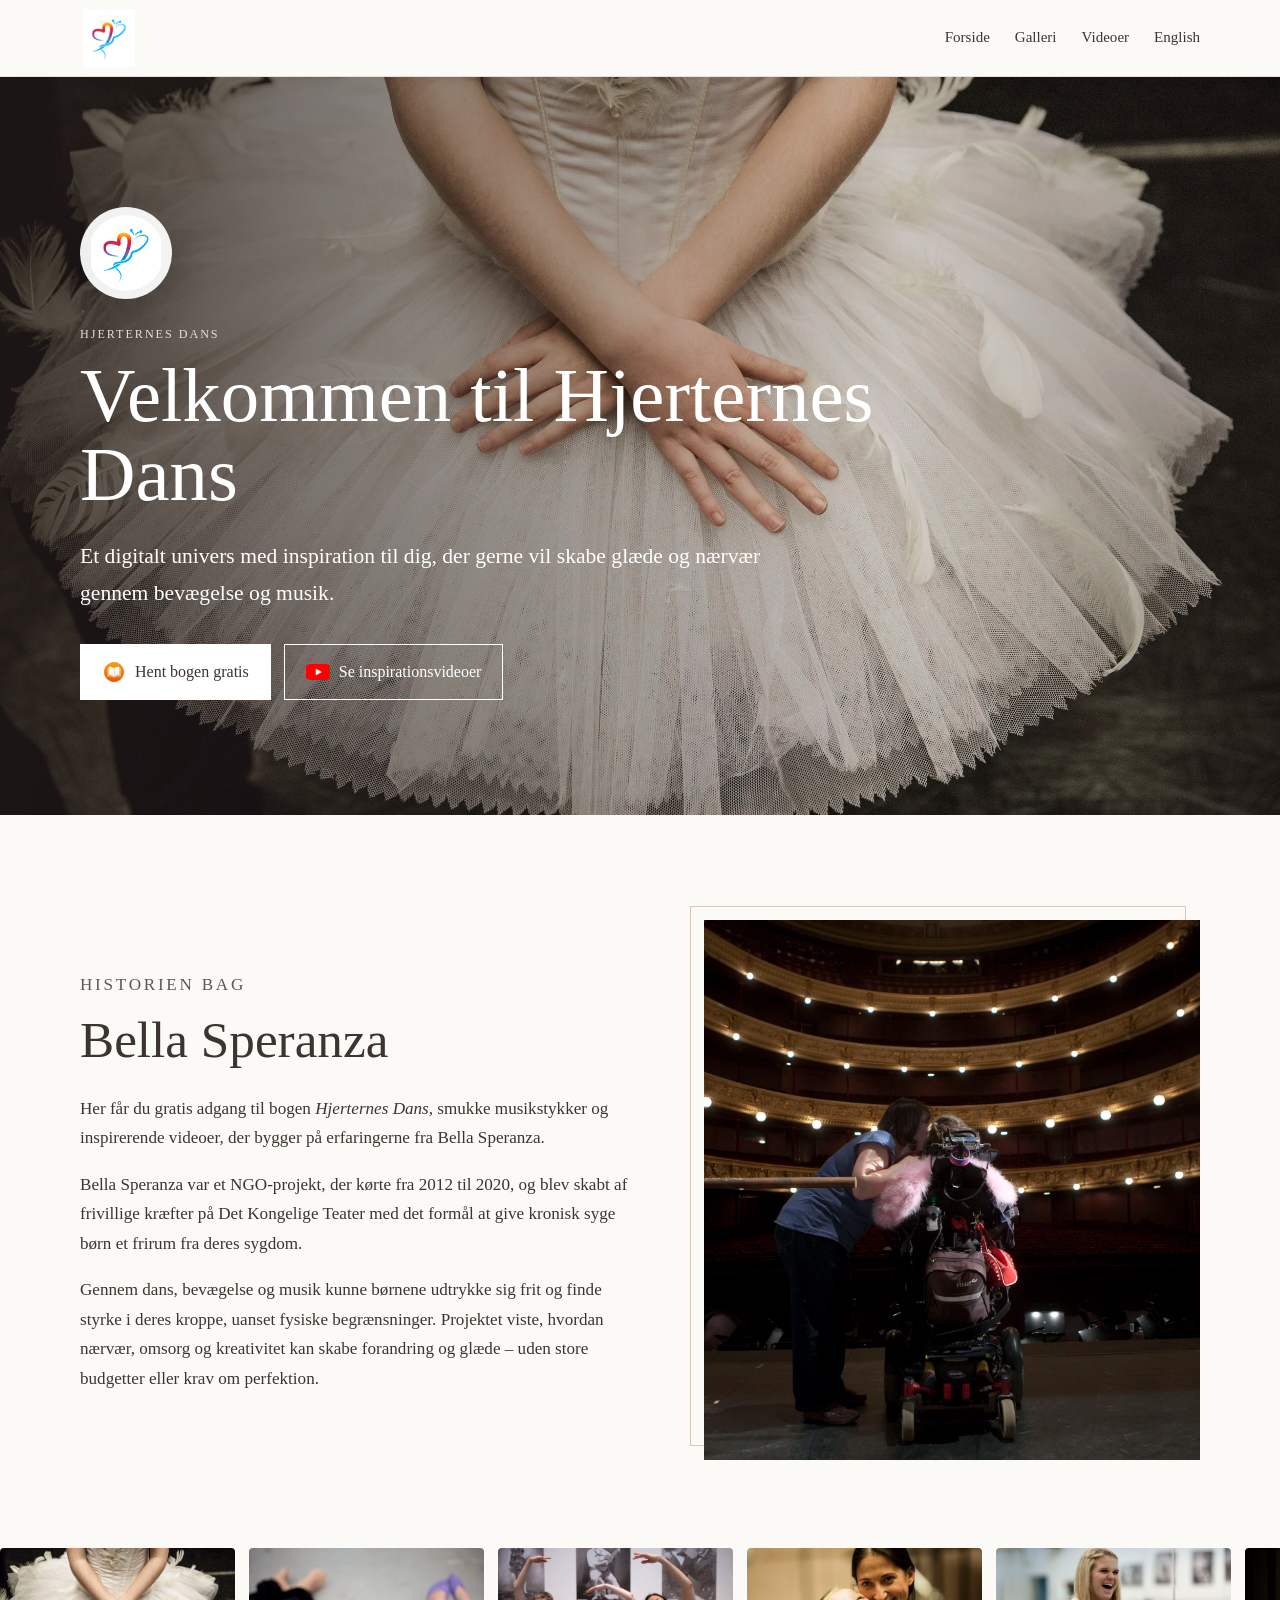
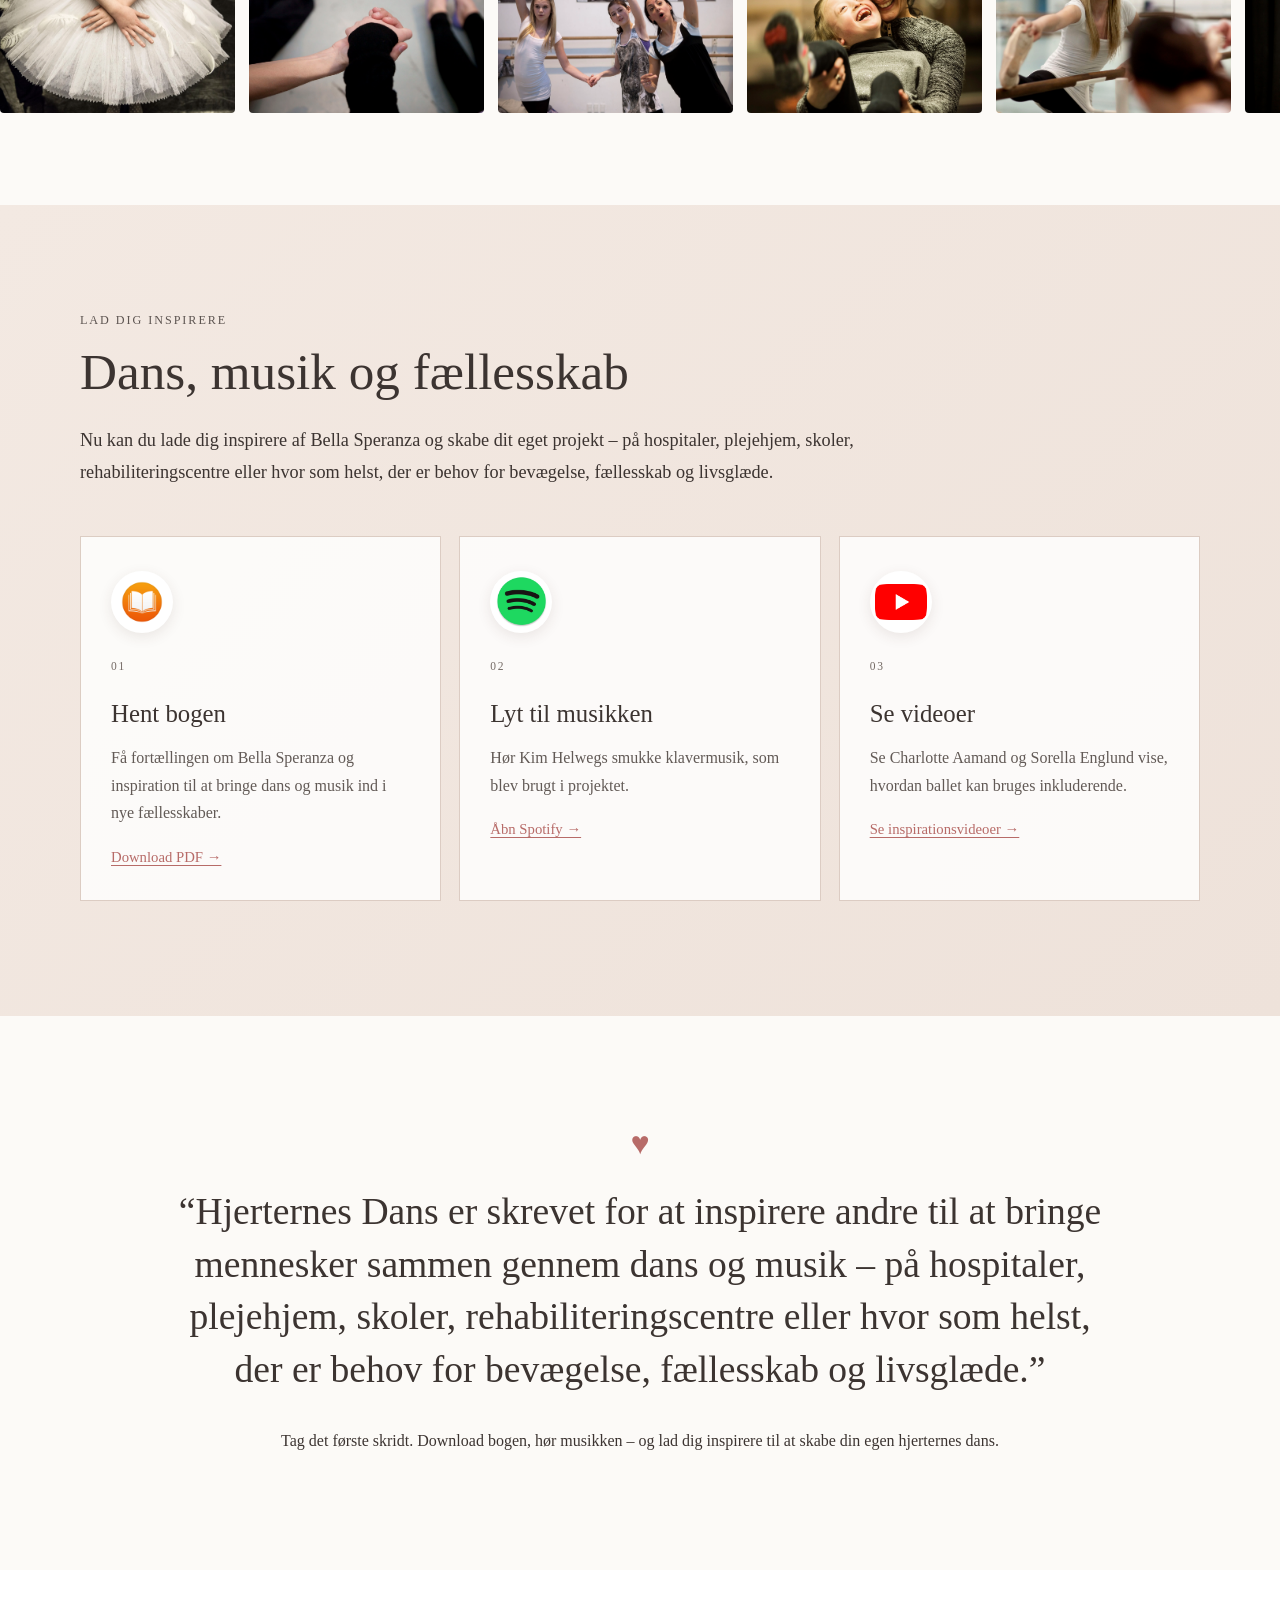
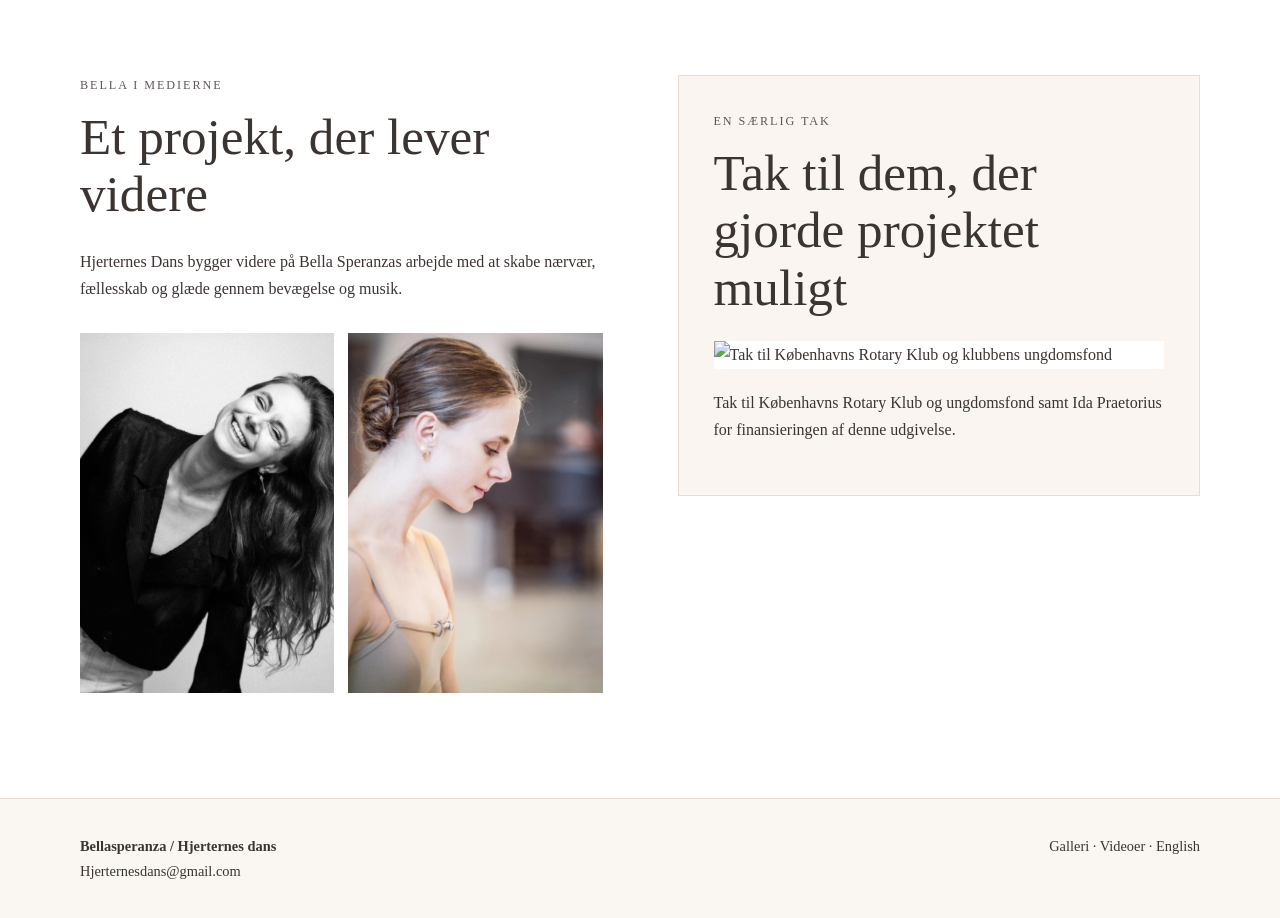
==== index.html @ 43e43c4b "Fix book and video icon assignments" ====
<!doctype html>
<html lang="da">
<head>
  <meta charset="utf-8">
  <meta name="viewport" content="width=device-width,initial-scale=1">
  <title>Hjerternes Dans – Bella Speranza</title>
  <meta name="description" content="Hjerternes Dans – inspiration til at skabe glæde og nærvær gennem bevægelse og musik. Gratis bog, musik, billeder og inspirationsvideoer fra Bella Speranza.">
  <link rel="stylesheet" href="styles.css">
</head>
<body>
<header class="site-header"><div class="container nav-wrap">
  <a class="brand" href="index.html"><img src="images/Bella speranza logo.webp" alt="Bella Speranza"></a>
  <nav aria-label="Hovednavigation"><a href="index.html" aria-current="page">Forside</a><a href="galleri.html">Galleri</a><a href="videoer-ny.html">Videoer</a><a href="home.html">English</a></nav>
</div></header>
<main>
<section class="hero"><div class="hero-image"><img src="images/BS_fi001.webp" alt="Bella Speranza"></div><div class="hero-content container"><div class="hero-logo"><img src="images/Bella speranza logo.webp" alt="Bella Speranza logo"></div><p class="eyebrow">Hjerternes Dans</p><h1>Velkommen til Hjerternes Dans</h1><p class="lead">Et digitalt univers med inspiration til dig, der gerne vil skabe glæde og nærvær gennem bevægelse og musik.</p><div class="actions"><a class="button" href="files/Bella+Fotobog.pdf" download><span class="button-icon image-icon"><img src="images/pngegg.webp" alt=""></span> Hent bogen gratis</a><a class="button secondary" href="videoer-ny.html#featured-video"><span class="button-icon image-icon"><img src="images/pngegg+(2).webp" alt=""></span> Se inspirationsvideoer</a></div></div></section>
<section class="intro container"><div><p class="eyebrow">Historien bag</p><h2>Bella Speranza</h2><p>Her får du gratis adgang til bogen <em>Hjerternes Dans</em>, smukke musikstykker og inspirerende videoer, der bygger på erfaringerne fra Bella Speranza.</p><p>Bella Speranza var et NGO-projekt, der kørte fra 2012 til 2020, og blev skabt af frivillige kræfter på Det Kongelige Teater med det formål at give kronisk syge børn et frirum fra deres sygdom.</p><p>Gennem dans, bevægelse og musik kunne børnene udtrykke sig frit og finde styrke i deres kroppe, uanset fysiske begrænsninger. Projektet viste, hvordan nærvær, omsorg og kreativitet kan skabe forandring og glæde – uden store budgetter eller krav om perfektion.</p></div><figure class="feature-photo"><img src="images/BS_fi036.webp" alt="Bella Speranza på Det Kongelige Teater"></figure></section>
<section class="photo-flow" aria-label="Billedserie fra Bella Speranza"><div class="photo-track">
<img src="images/BS_fi001.webp" alt="Bella Speranza"><img src="images/BS_fi004.webp" alt="Bella Speranza"><img src="images/BS_fi006.webp" alt="Bella Speranza"><img src="images/BS_fi007.webp" alt="Bella Speranza"><img src="images/BS_fi010.webp" alt="Bella Speranza"><img src="images/BS_fi012.webp" alt="Bella Speranza"><img src="images/BS_fi013.webp" alt="Bella Speranza"><img src="images/BS_fi018.webp" alt="Bella Speranza"><img src="images/BS_fi020.webp" alt="Bella Speranza"><img src="images/BS_fi021.webp" alt="Bella Speranza"><img src="images/BS_fi023.webp" alt="Bella Speranza"><img src="images/BS_fi025.webp" alt="Bella Speranza"><img src="images/BS_fi026.webp" alt="Bella Speranza"><img src="images/BS_fi028.webp" alt="Bella Speranza"><img src="images/BS_fi033.webp" alt="Bella Speranza"><img src="images/BS_fi034.webp" alt="Bella Speranza"><img src="images/BS_fi036.webp" alt="Bella Speranza"><img src="images/BS_fi043.webp" alt="Bella Speranza"><img src="images/BS_fi044.webp" alt="Bella Speranza"><img src="images/BS_fi051.webp" alt="Bella Speranza"><img src="images/BS_fi052.webp" alt="Bella Speranza"><img src="images/BS_fi054.webp" alt="Bella Speranza"><img src="images/BS_fi063.webp" alt="Bella Speranza">
<img src="images/BS_fi001.webp" alt="Bella Speranza"><img src="images/BS_fi004.webp" alt="Bella Speranza"><img src="images/BS_fi006.webp" alt="Bella Speranza"><img src="images/BS_fi007.webp" alt="Bella Speranza"><img src="images/BS_fi010.webp" alt="Bella Speranza"><img src="images/BS_fi012.webp" alt="Bella Speranza"><img src="images/BS_fi013.webp" alt="Bella Speranza"><img src="images/BS_fi018.webp" alt="Bella Speranza"><img src="images/BS_fi020.webp" alt="Bella Speranza"><img src="images/BS_fi021.webp" alt="Bella Speranza"><img src="images/BS_fi023.webp" alt="Bella Speranza"><img src="images/BS_fi025.webp" alt="Bella Speranza"><img src="images/BS_fi026.webp" alt="Bella Speranza"><img src="images/BS_fi028.webp" alt="Bella Speranza"><img src="images/BS_fi033.webp" alt="Bella Speranza"><img src="images/BS_fi034.webp" alt="Bella Speranza"><img src="images/BS_fi036.webp" alt="Bella Speranza"><img src="images/BS_fi043.webp" alt="Bella Speranza"><img src="images/BS_fi044.webp" alt="Bella Speranza"><img src="images/BS_fi051.webp" alt="Bella Speranza"><img src="images/BS_fi052.webp" alt="Bella Speranza"><img src="images/BS_fi054.webp" alt="Bella Speranza"><img src="images/BS_fi063.webp" alt="Bella Speranza">
</div></section>
<section class="inspiration"><div class="container"><p class="eyebrow">Lad dig inspirere</p><h2>Dans, musik og fællesskab</h2><p class="section-lead">Nu kan du lade dig inspirere af Bella Speranza og skabe dit eget projekt – på hospitaler, plejehjem, skoler, rehabiliteringscentre eller hvor som helst, der er behov for bevægelse, fællesskab og livsglæde.</p><div class="cards">
<a class="card" href="files/Bella+Fotobog.pdf" download><span class="card-icon image-card-icon"><img src="images/pngegg.webp" alt="Bog og download"></span><span class="card-number">01</span><h3>Hent bogen</h3><p>Få fortællingen om Bella Speranza og inspiration til at bringe dans og musik ind i nye fællesskaber.</p><span class="card-link">Download PDF →</span></a>
<a class="card" href="https://open.spotify.com/album/79Fp7cxW7leq9hWu4arP9a" target="_blank" rel="noopener"><span class="card-icon image-card-icon spotify-icon"><img src="images/download+spotify+icon+green+logo.webp" alt="Spotify"></span><span class="card-number">02</span><h3>Lyt til musikken</h3><p>Hør Kim Helwegs smukke klavermusik, som blev brugt i projektet.</p><span class="card-link">Åbn Spotify →</span></a>
<a class="card" href="videoer-ny.html#featured-video"><span class="card-icon image-card-icon video-icon"><img src="images/pngegg+(2).webp" alt="YouTube"></span><span class="card-number">03</span><h3>Se videoer</h3><p>Se Charlotte Aamand og Sorella Englund vise, hvordan ballet kan bruges inkluderende.</p><span class="card-link">Se inspirationsvideoer →</span></a>
</div></div></section>
<section class="quote container"><div class="quote-mark">♥</div><blockquote>“Hjerternes Dans er skrevet for at inspirere andre til at bringe mennesker sammen gennem dans og musik – på hospitaler, plejehjem, skoler, rehabiliteringscentre eller hvor som helst, der er behov for bevægelse, fællesskab og livsglæde.”</blockquote><p>Tag det første skridt. Download bogen, hør musikken – og lad dig inspirere til at skabe din egen hjerternes dans.</p></section>
<section class="media-section"><div class="container media-grid"><div><p class="eyebrow">Bella i medierne</p><h2>Et projekt, der lever videre</h2><p>Hjerternes Dans bygger videre på Bella Speranzas arbejde med at skabe nærvær, fællesskab og glæde gennem bevægelse og musik.</p><div class="portraits"><img src="images/image1.webp" alt="Bella Speranza"><img src="images/image0.webp" alt="Bella Speranza"></div></div><div class="support-box"><p class="eyebrow">En særlig tak</p><h2>Tak til dem, der gjorde projektet muligt</h2><img src="images/Skærmbillede+2024-12-14+kl.+11.58.00.webp" alt="Tak til Københavns Rotary Klub og klubbens ungdomsfond"><p>Tak til Københavns Rotary Klub og ungdomsfond samt Ida Praetorius for finansieringen af denne udgivelse.</p></div></div></section>
</main><footer class="site-footer"><div class="container footer-grid"><div><strong>Bellasperanza / Hjerternes dans</strong><br><a href="mailto:Hjerternesdans@gmail.com">Hjerternesdans@gmail.com</a></div><div><a href="galleri.html">Galleri</a> · <a href="videoer-ny.html">Videoer</a> · <a href="home.html">English</a></div></div></footer>
</body></html>
---- styles.css ----
:root{--ink:#3c3431;--muted:#756b66;--paper:#fcfaf7;--soft:#f1e8e1;--rose:#b76b68;--blue:#159bd3;--line:#e8ddd5;--white:#fff}*{box-sizing:border-box}html{scroll-behavior:smooth}body{margin:0;color:var(--ink);background:var(--paper);font-family:Georgia,'Times New Roman',serif;line-height:1.72}a{color:inherit}img{max-width:100%;display:block}.container{width:min(1120px,calc(100% - 42px));margin:auto}.site-header{position:sticky;top:0;z-index:20;background:rgba(252,250,247,.94);border-bottom:1px solid rgba(232,221,213,.9);backdrop-filter:blur(12px)}.nav-wrap{min-height:76px;display:flex;align-items:center;justify-content:space-between;gap:28px}.brand{display:flex;align-items:center;text-decoration:none}.brand img{width:58px;height:58px;object-fit:contain}.site-header nav{display:flex;align-items:center;gap:25px;font-size:.94rem}.site-header nav a{text-decoration:none;position:relative;padding:8px 0}.site-header nav a:after{content:"";position:absolute;left:0;bottom:2px;width:0;height:1px;background:var(--rose);transition:width .25s}.site-header nav a:hover:after{width:100%}.hero{position:relative;min-height:82vh;display:grid;align-items:end;overflow:hidden;background:#302925}.hero:after{content:"";position:absolute;inset:0;background:linear-gradient(90deg,rgba(35,27,25,.76),rgba(35,27,25,.2) 70%,rgba(35,27,25,.38));z-index:1}.hero-image{position:absolute;inset:0}.hero-image img{width:100%;height:100%;object-fit:cover;object-position:center}.hero-content{position:relative;z-index:2;color:#fff;padding-top:110px;padding-bottom:95px}.hero-logo{width:92px;height:92px;border-radius:50%;background:rgba(255,255,255,.93);padding:8px;margin-bottom:25px;box-shadow:0 12px 35px rgba(0,0,0,.18)}.hero-logo img{width:100%;height:100%;object-fit:contain;border-radius:50%}.eyebrow{text-transform:uppercase;letter-spacing:.16em;font-size:.76rem;margin:0 0 12px;opacity:.82}.hero h1{font-size:clamp(2.8rem,6vw,5.8rem);line-height:1.02;font-weight:400;max-width:850px;margin:0 0 24px}.lead{font-size:clamp(1.08rem,2vw,1.35rem);max-width:720px}.actions{display:flex;flex-wrap:wrap;gap:13px;margin-top:32px}.button{display:inline-flex;align-items:center;gap:9px;padding:13px 21px;background:#fff;color:var(--ink);text-decoration:none;border:1px solid #fff;transition:transform .2s,box-shadow .2s}.button:hover{transform:translateY(-2px);box-shadow:0 8px 24px rgba(0,0,0,.16)}.button.secondary{background:transparent;color:#fff}.button-icon{font-size:1.1em}.button-icon.image-icon{width:24px;height:24px;display:inline-flex;align-items:center;justify-content:center}.button-icon.image-icon img{width:100%;height:100%;object-fit:contain}.intro{display:grid;grid-template-columns:1.05fr .95fr;gap:75px;padding-top:105px;padding-bottom:80px;align-items:center}.intro h2,.inspiration h2,.media-section h2{font-size:clamp(2rem,4vw,3.35rem);font-weight:400;line-height:1.12;margin:0 0 25px}.intro p{font-size:1.07rem}.feature-photo{margin:0;position:relative}.feature-photo:before{content:"";position:absolute;inset:-14px 14px 14px -14px;border:1px solid #d9c8be;z-index:0}.feature-photo img{position:relative;z-index:1;width:100%;height:540px;object-fit:cover}.photo-flow{overflow:hidden;padding:8px 0 92px;background:var(--paper)}.photo-track{display:flex;gap:14px;width:max-content;animation:drift 70s linear infinite}.photo-track img{width:235px;height:165px;object-fit:cover;border-radius:4px;filter:saturate(.92);transition:transform .25s}.photo-track img:hover{transform:scale(1.04)}@keyframes drift{from{transform:translateX(0)}to{transform:translateX(-50%)}}.inspiration{padding:105px 0 115px;background:linear-gradient(135deg,#f3e9e2,#eee2da)}.section-lead{max-width:780px;font-size:1.14rem}.cards{display:grid;grid-template-columns:repeat(3,1fr);gap:18px;margin-top:48px}.card{position:relative;background:rgba(255,255,255,.82);padding:34px 30px 30px;text-decoration:none;border:1px solid rgba(217,200,190,.9);min-height:305px;transition:transform .25s,box-shadow .25s;display:block}.card:hover{transform:translateY(-7px);box-shadow:0 18px 35px rgba(91,65,54,.12)}.card-icon{display:flex;align-items:center;justify-content:center;width:62px;height:62px;border-radius:50%;background:#fff;box-shadow:0 4px 14px rgba(80,50,40,.1);margin-bottom:18px;overflow:hidden}.card-icon img{width:78%;height:78%;object-fit:contain}.spotify-icon img{width:88%;height:88%}.video-icon img{width:84%;height:84%}.card-number{font-size:.72rem;color:var(--muted);letter-spacing:.15em}.card h3{font-size:1.55rem;font-weight:400;margin:15px 0 8px}.card p{margin:0;color:#625a56}.card-link{display:inline-block;margin-top:18px;color:var(--rose);font-size:.92rem;text-decoration:underline;text-underline-offset:3px}.quote{padding:100px 0;text-align:center}.quote-mark{font-size:2rem;color:var(--rose);margin-bottom:15px}.quote blockquote{font-size:clamp(1.5rem,3vw,2.35rem);line-height:1.4;margin:0 auto 30px;max-width:930px}.media-section{padding:105px 0;background:#fff}.media-grid{display:grid;grid-template-columns:1fr 1fr;gap:75px;align-items:start}.portraits{display:grid;grid-template-columns:1fr 1fr;gap:14px;margin-top:30px}.portraits img{width:100%;height:360px;object-fit:cover}.support-box{padding:35px;background:#faf5f1;border:1px solid var(--line)}.support-box img{width:100%;margin:20px 0;max-height:300px;object-fit:contain;background:#fff}.page-head{padding:100px 0 55px}.page-head h1{font-size:clamp(2.6rem,6vw,5rem);font-weight:400;line-height:1.05;margin:0 0 18px}.page-head p{max-width:720px;font-size:1.15rem}.featured-video{margin-bottom:70px;padding:34px;background:#fff;border:1px solid var(--line);box-shadow:0 14px 35px rgba(91,65,54,.07)}.featured-video-copy h2{font-size:clamp(1.8rem,3.5vw,2.8rem);font-weight:400;line-height:1.15;margin:0 0 12px}.featured-video-copy p{max-width:720px}.featured-video-frame{margin-top:24px}.featured-video-frame iframe{display:block;width:100%;aspect-ratio:16/9;border:0}.video-list{display:grid;grid-template-columns:repeat(2,1fr);gap:16px;padding-bottom:100px}.video-item{padding:25px;background:#fff;border:1px solid var(--line)}.video-item h2{font-size:1.25rem;font-weight:400;margin:0}.video-item iframe{width:100%;aspect-ratio:16/9;border:0;margin-top:18px}.music-list{columns:2;padding-bottom:100px}.music-list li{margin:8px 0}.site-footer{border-top:1px solid var(--line);padding:35px 0;background:#faf6f2}.footer-grid{display:flex;justify-content:space-between;gap:20px;font-size:.9rem}.footer-grid a{text-decoration:none}.footer-grid a:hover{text-decoration:underline}@media(max-width:800px){.container{width:min(100% - 28px,1120px)}.nav-wrap{min-height:66px}.brand img{width:50px;height:50px}.site-header nav{gap:13px;font-size:.84rem}.intro,.media-grid{grid-template-columns:1fr;gap:38px;padding-top:70px}.intro{padding-bottom:65px}.feature-photo img{height:auto}.photo-flow{padding-bottom:65px}.photo-track img{width:185px;height:130px}.cards,.gallery,.video-list{grid-template-columns:1fr}.media-grid{padding-bottom:65px}.portraits img{height:310px}.music-list{columns:1}.footer-grid{flex-direction:column}.hero-content{padding-top:90px;padding-bottom:65px}.hero{min-height:88vh}.hero-logo{width:76px;height:76px}.hero h1{font-size:clamp(2.5rem,12vw,4rem)}.featured-video{padding:22px;margin-bottom:55px}}@media(prefers-reduced-motion:reduce){html{scroll-behavior:auto}.photo-track{animation:none}}
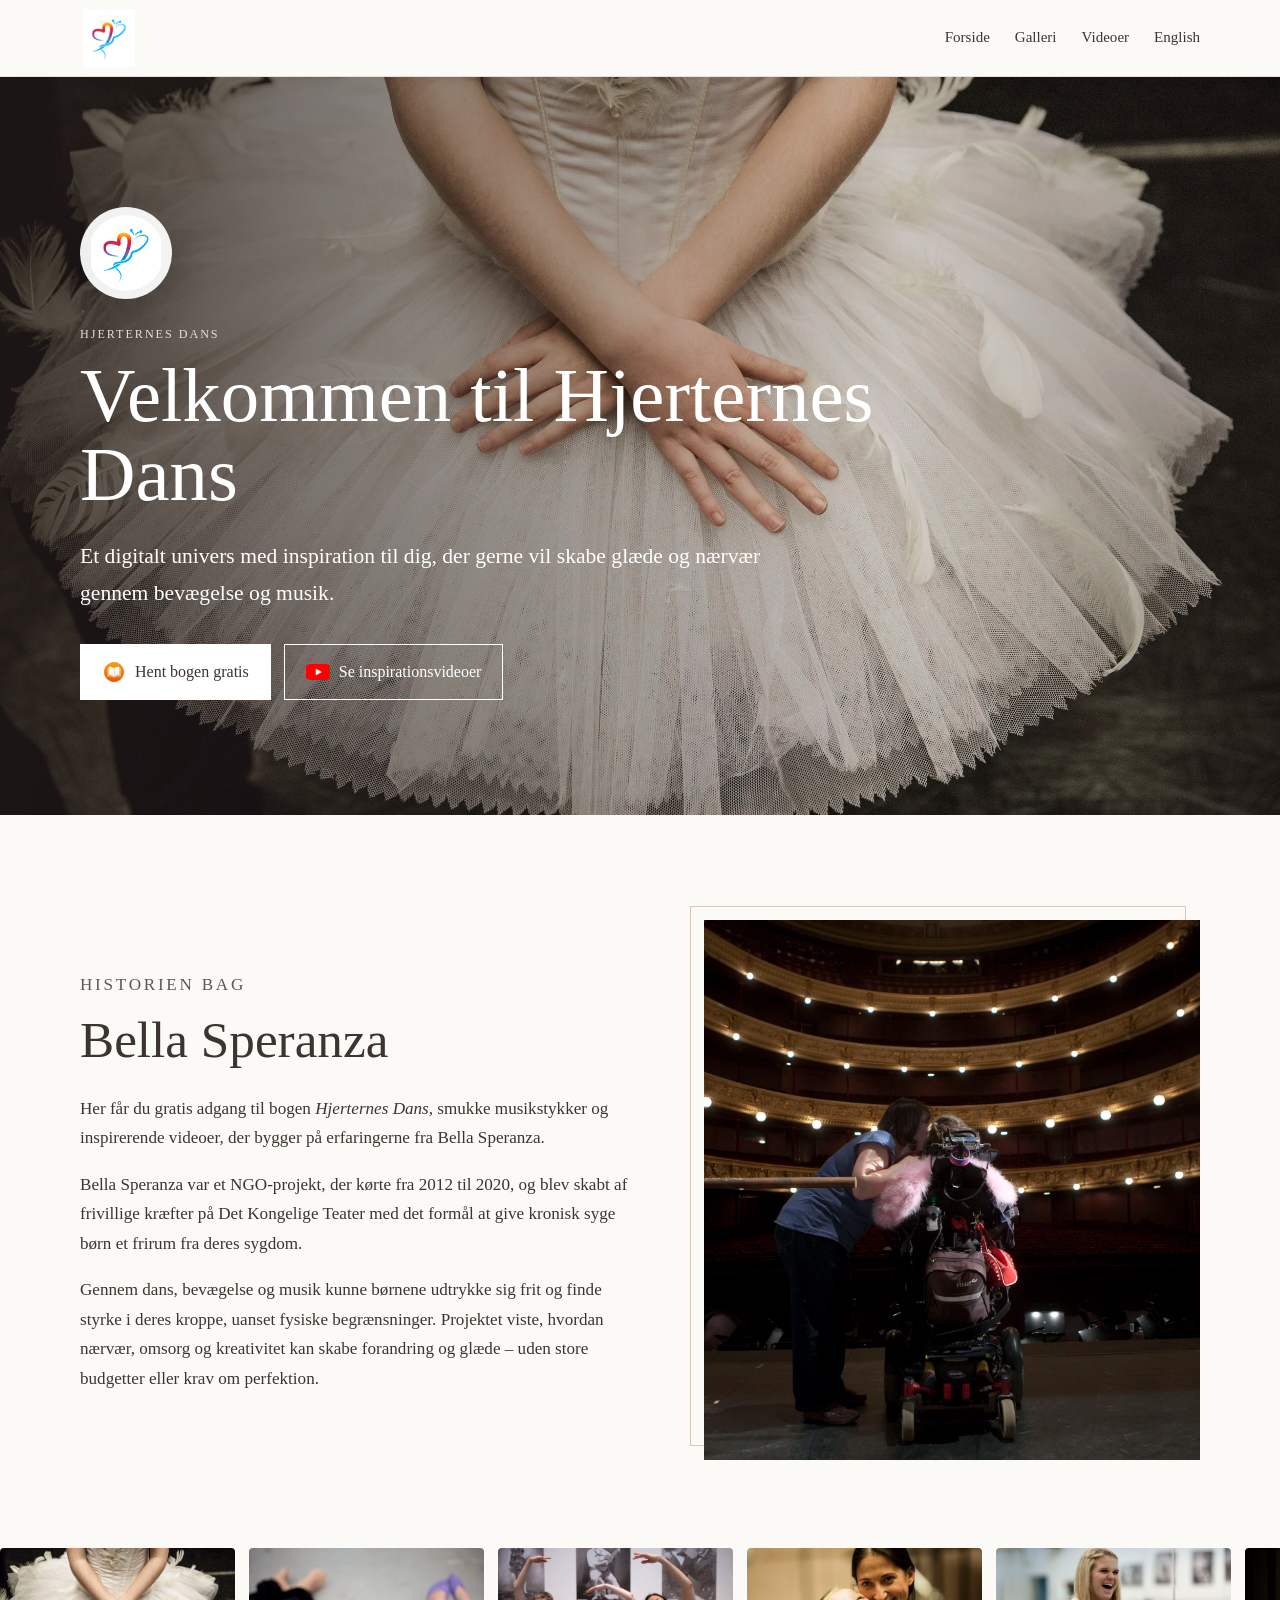
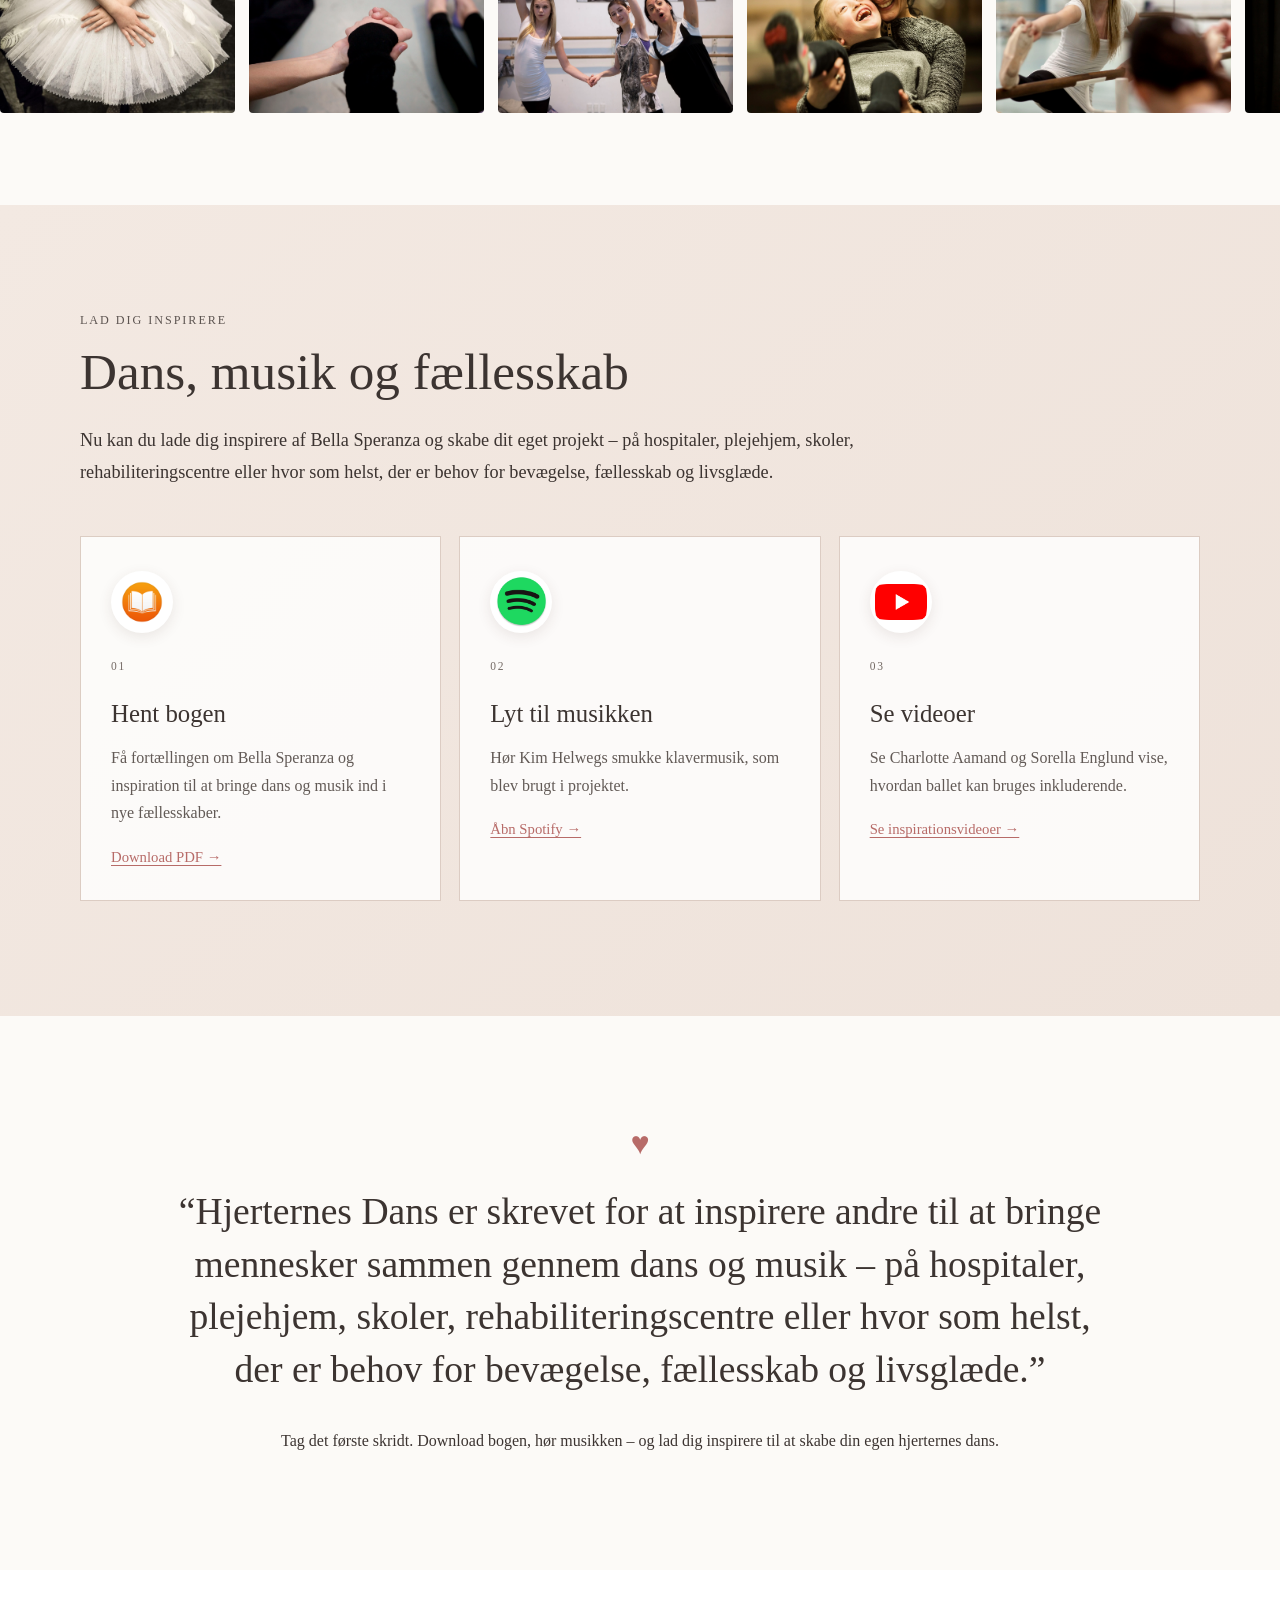
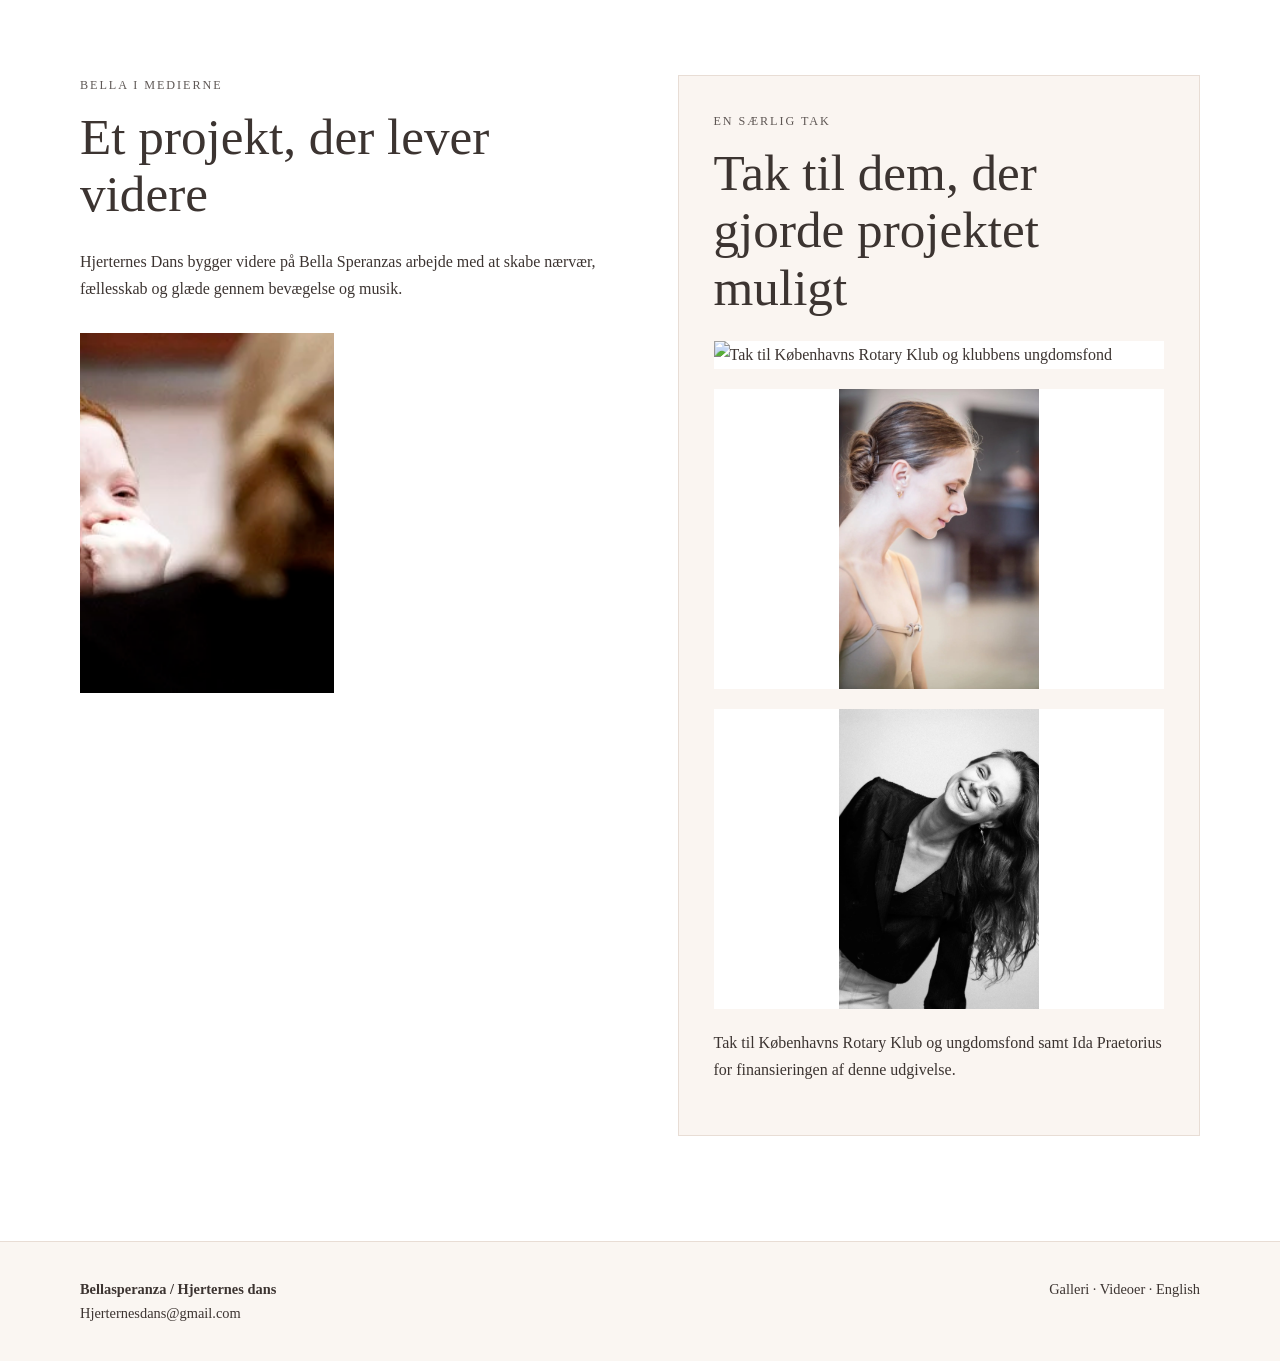
==== commit 979b5dc4: "Add missing thank-you images and site favicon" ====
--- a/index.html
+++ b/index.html
@@ -6,6 +6,8 @@
   <title>Hjerternes Dans – Bella Speranza</title>
   <meta name="description" content="Hjerternes Dans – inspiration til at skabe glæde og nærvær gennem bevægelse og musik. Gratis bog, musik, billeder og inspirationsvideoer fra Bella Speranza.">
   <link rel="stylesheet" href="styles.css">
+  <link rel="icon" type="image/webp" href="images/Bella speranza logo.webp">
+  <link rel="apple-touch-icon" href="images/Bella speranza logo.webp">
 </head>
 <body>
 <header class="site-header"><div class="container nav-wrap">
@@ -25,6 +27,6 @@
 <a class="card" href="videoer-ny.html#featured-video"><span class="card-icon image-card-icon video-icon"><img src="images/pngegg+(2).webp" alt="YouTube"></span><span class="card-number">03</span><h3>Se videoer</h3><p>Se Charlotte Aamand og Sorella Englund vise, hvordan ballet kan bruges inkluderende.</p><span class="card-link">Se inspirationsvideoer →</span></a>
 </div></div></section>
 <section class="quote container"><div class="quote-mark">♥</div><blockquote>“Hjerternes Dans er skrevet for at inspirere andre til at bringe mennesker sammen gennem dans og musik – på hospitaler, plejehjem, skoler, rehabiliteringscentre eller hvor som helst, der er behov for bevægelse, fællesskab og livsglæde.”</blockquote><p>Tag det første skridt. Download bogen, hør musikken – og lad dig inspirere til at skabe din egen hjerternes dans.</p></section>
-<section class="media-section"><div class="container media-grid"><div><p class="eyebrow">Bella i medierne</p><h2>Et projekt, der lever videre</h2><p>Hjerternes Dans bygger videre på Bella Speranzas arbejde med at skabe nærvær, fællesskab og glæde gennem bevægelse og musik.</p><div class="portraits"><img src="images/image1.webp" alt="Bella Speranza"><img src="images/image0.webp" alt="Bella Speranza"></div></div><div class="support-box"><p class="eyebrow">En særlig tak</p><h2>Tak til dem, der gjorde projektet muligt</h2><img src="images/Skærmbillede+2024-12-14+kl.+11.58.00.webp" alt="Tak til Københavns Rotary Klub og klubbens ungdomsfond"><p>Tak til Københavns Rotary Klub og ungdomsfond samt Ida Praetorius for finansieringen af denne udgivelse.</p></div></div></section>
+<section class="media-section"><div class="container media-grid"><div><p class="eyebrow">Bella i medierne</p><h2>Et projekt, der lever videre</h2><p>Hjerternes Dans bygger videre på Bella Speranzas arbejde med at skabe nærvær, fællesskab og glæde gennem bevægelse og musik.</p><div class="portraits"><img src="images/Bella_Speranza_003.webp" alt="Bella Speranza"></div></div><div class="support-box"><p class="eyebrow">En særlig tak</p><h2>Tak til dem, der gjorde projektet muligt</h2><div class="thank-you-images"><img src="images/Skærmbillede+2024-12-14+kl.+11.58.00.webp" alt="Tak til Københavns Rotary Klub og klubbens ungdomsfond"><img src="images/image0.webp" alt="Tak til samarbejdspartnerne"><img src="images/image1.webp" alt="Tak til samarbejdspartnerne"></div><p>Tak til Københavns Rotary Klub og ungdomsfond samt Ida Praetorius for finansieringen af denne udgivelse.</p></div></div></section>
 </main><footer class="site-footer"><div class="container footer-grid"><div><strong>Bellasperanza / Hjerternes dans</strong><br><a href="mailto:Hjerternesdans@gmail.com">Hjerternesdans@gmail.com</a></div><div><a href="galleri.html">Galleri</a> · <a href="videoer-ny.html">Videoer</a> · <a href="home.html">English</a></div></div></footer>
 </body></html>
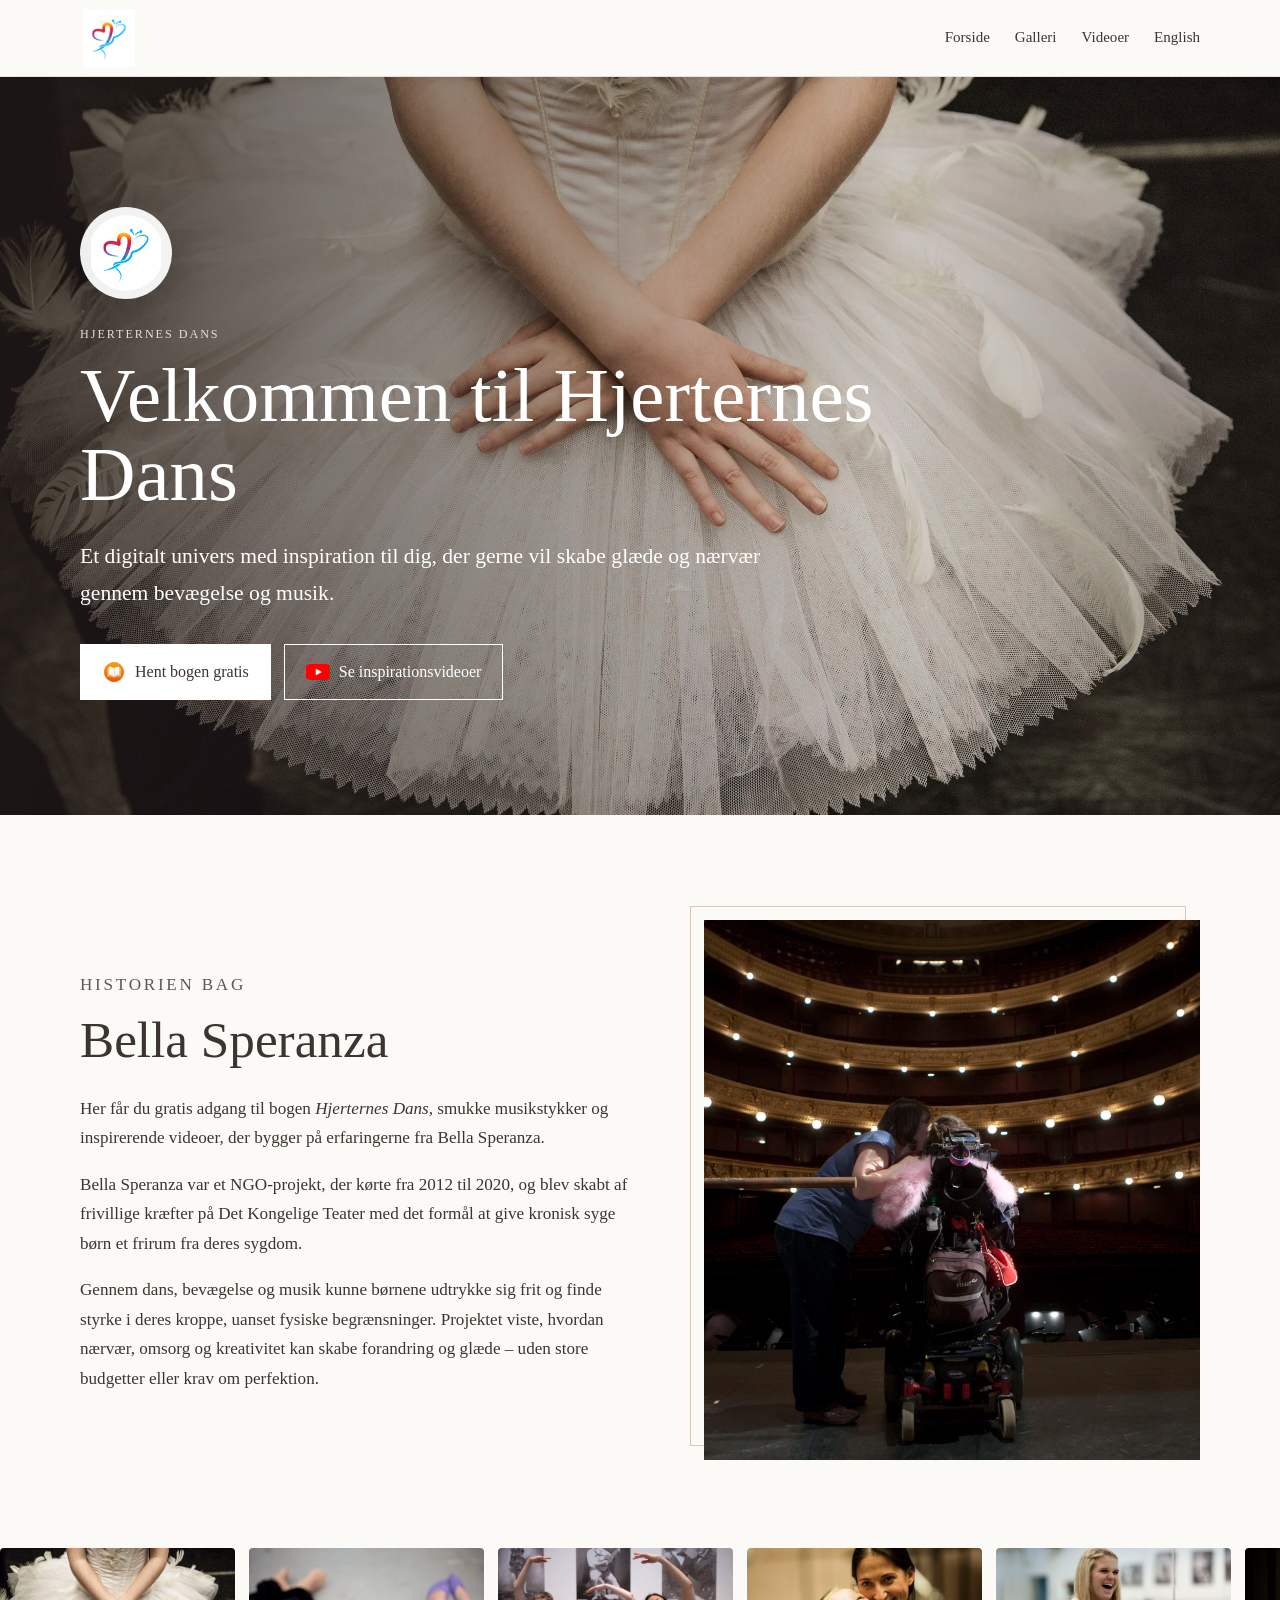
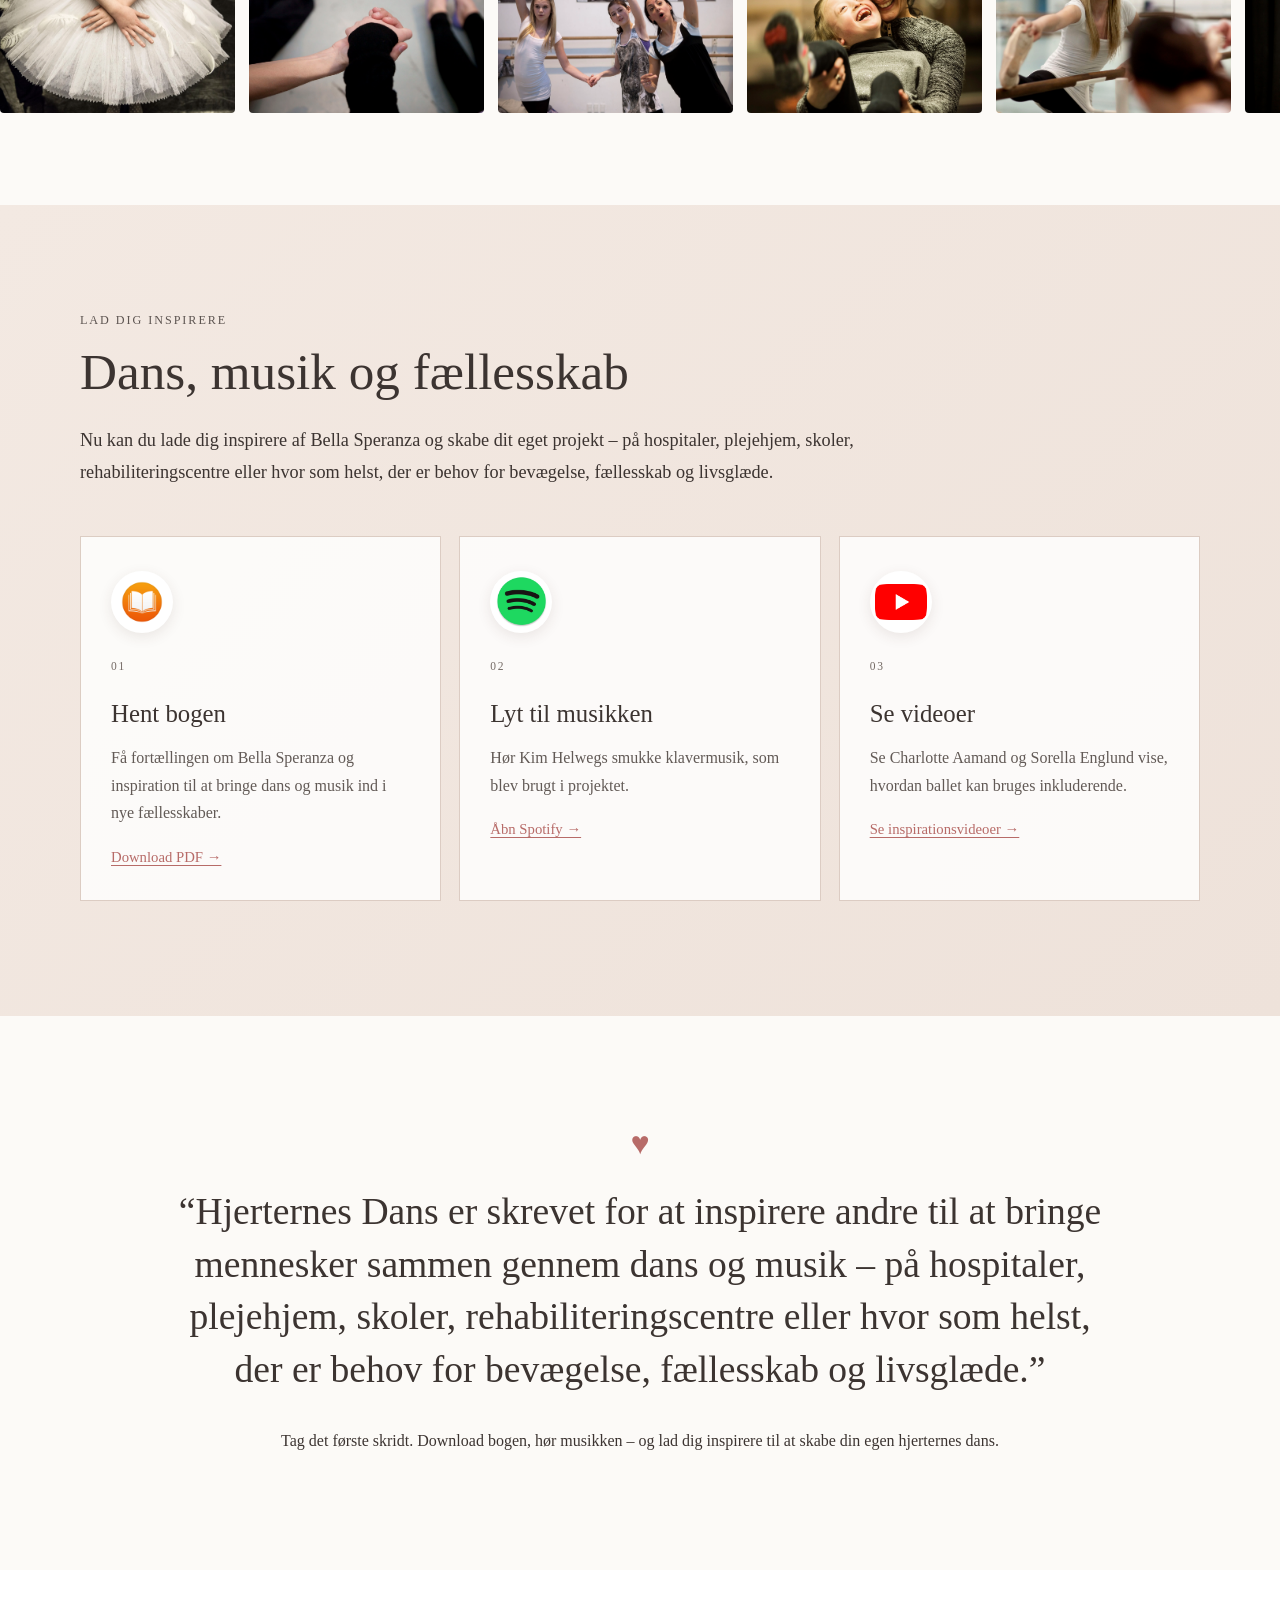
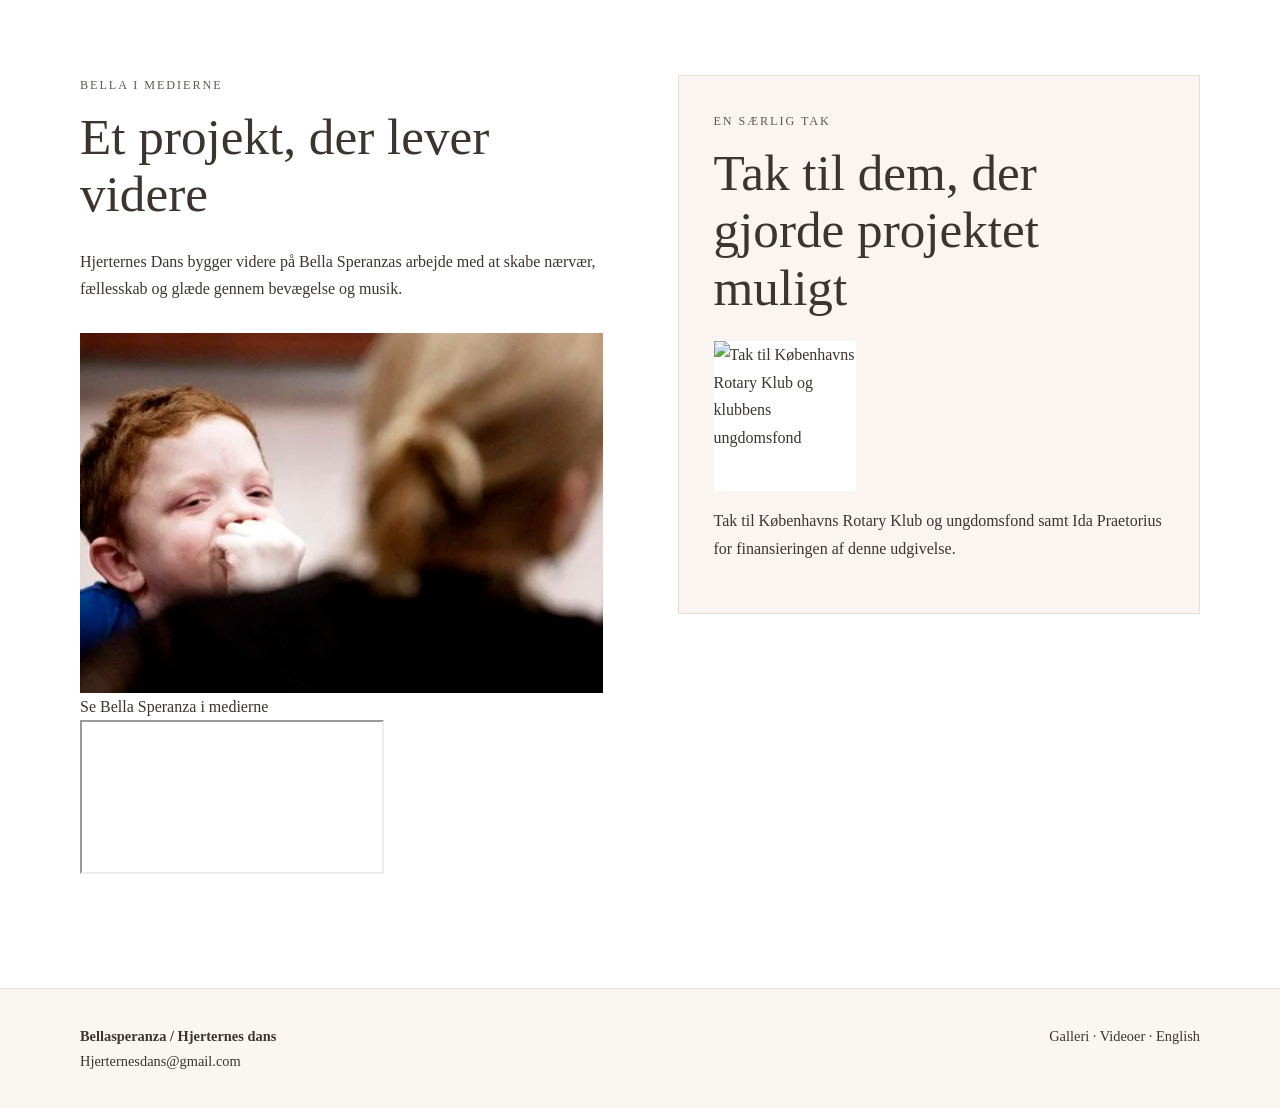
==== commit a25ff7ed: "Add Rotary image and media documentary to homepage" ====
--- a/index.html
+++ b/index.html
@@ -27,6 +27,6 @@
 <a class="card" href="videoer-ny.html#featured-video"><span class="card-icon image-card-icon video-icon"><img src="images/pngegg+(2).webp" alt="YouTube"></span><span class="card-number">03</span><h3>Se videoer</h3><p>Se Charlotte Aamand og Sorella Englund vise, hvordan ballet kan bruges inkluderende.</p><span class="card-link">Se inspirationsvideoer →</span></a>
 </div></div></section>
 <section class="quote container"><div class="quote-mark">♥</div><blockquote>“Hjerternes Dans er skrevet for at inspirere andre til at bringe mennesker sammen gennem dans og musik – på hospitaler, plejehjem, skoler, rehabiliteringscentre eller hvor som helst, der er behov for bevægelse, fællesskab og livsglæde.”</blockquote><p>Tag det første skridt. Download bogen, hør musikken – og lad dig inspirere til at skabe din egen hjerternes dans.</p></section>
-<section class="media-section"><div class="container media-grid"><div><p class="eyebrow">Bella i medierne</p><h2>Et projekt, der lever videre</h2><p>Hjerternes Dans bygger videre på Bella Speranzas arbejde med at skabe nærvær, fællesskab og glæde gennem bevægelse og musik.</p><div class="portraits"><img src="images/Bella_Speranza_003.webp" alt="Bella Speranza"></div></div><div class="support-box"><p class="eyebrow">En særlig tak</p><h2>Tak til dem, der gjorde projektet muligt</h2><div class="thank-you-images"><img src="images/Skærmbillede+2024-12-14+kl.+11.58.00.webp" alt="Tak til Københavns Rotary Klub og klubbens ungdomsfond"><img src="images/image0.webp" alt="Tak til samarbejdspartnerne"><img src="images/image1.webp" alt="Tak til samarbejdspartnerne"></div><p>Tak til Københavns Rotary Klub og ungdomsfond samt Ida Praetorius for finansieringen af denne udgivelse.</p></div></div></section>
+<section class="media-section"><div class="container media-grid"><div><p class="eyebrow">Bella i medierne</p><h2>Et projekt, der lever videre</h2><p>Hjerternes Dans bygger videre på Bella Speranzas arbejde med at skabe nærvær, fællesskab og glæde gennem bevægelse og musik.</p><div class="portraits"><img src="images/Bella_Speranza_003.webp" alt="Bella Speranza"></div><div class="media-video"><div class="media-video-label">Se Bella Speranza i medierne</div><div class="media-video-frame"><iframe src="https://www.youtube.com/embed/usHhI-9mYDw?rel=0" title="De Sjældneste – ny dokumentar" loading="lazy" allow="accelerometer; autoplay; clipboard-write; encrypted-media; gyroscope; picture-in-picture; web-share" allowfullscreen></iframe></div></div></div><div class="support-box"><p class="eyebrow">En særlig tak</p><h2>Tak til dem, der gjorde projektet muligt</h2><div class="thank-you-images"><img src="images/Skærmbillede+2024-12-14+kl.+11.58.00.webp" alt="Tak til Københavns Rotary Klub og klubbens ungdomsfond"></div><p>Tak til Københavns Rotary Klub og ungdomsfond samt Ida Praetorius for finansieringen af denne udgivelse.</p></div></div></section>
 </main><footer class="site-footer"><div class="container footer-grid"><div><strong>Bellasperanza / Hjerternes dans</strong><br><a href="mailto:Hjerternesdans@gmail.com">Hjerternesdans@gmail.com</a></div><div><a href="galleri.html">Galleri</a> · <a href="videoer-ny.html">Videoer</a> · <a href="home.html">English</a></div></div></footer>
 </body></html>
--- a/styles.css
+++ b/styles.css
@@ -1 +1 @@
-:root{--ink:#3c3431;--muted:#756b66;--paper:#fcfaf7;--soft:#f1e8e1;--rose:#b76b68;--blue:#159bd3;--line:#e8ddd5;--white:#fff}*{box-sizing:border-box}html{scroll-behavior:smooth}body{margin:0;color:var(--ink);background:var(--paper);font-family:Georgia,'Times New Roman',serif;line-height:1.72}a{color:inherit}img{max-width:100%;display:block}.container{width:min(1120px,calc(100% - 42px));margin:auto}.site-header{position:sticky;top:0;z-index:20;background:rgba(252,250,247,.94);border-bottom:1px solid rgba(232,221,213,.9);backdrop-filter:blur(12px)}.nav-wrap{min-height:76px;display:flex;align-items:center;justify-content:space-between;gap:28px}.brand{display:flex;align-items:center;text-decoration:none}.brand img{width:58px;height:58px;object-fit:contain}.site-header nav{display:flex;align-items:center;gap:25px;font-size:.94rem}.site-header nav a{text-decoration:none;position:relative;padding:8px 0}.site-header nav a:after{content:"";position:absolute;left:0;bottom:2px;width:0;height:1px;background:var(--rose);transition:width .25s}.site-header nav a:hover:after{width:100%}.hero{position:relative;min-height:82vh;display:grid;align-items:end;overflow:hidden;background:#302925}.hero:after{content:"";position:absolute;inset:0;background:linear-gradient(90deg,rgba(35,27,25,.76),rgba(35,27,25,.2) 70%,rgba(35,27,25,.38));z-index:1}.hero-image{position:absolute;inset:0}.hero-image img{width:100%;height:100%;object-fit:cover;object-position:center}.hero-content{position:relative;z-index:2;color:#fff;padding-top:110px;padding-bottom:95px}.hero-logo{width:92px;height:92px;border-radius:50%;background:rgba(255,255,255,.93);padding:8px;margin-bottom:25px;box-shadow:0 12px 35px rgba(0,0,0,.18)}.hero-logo img{width:100%;height:100%;object-fit:contain;border-radius:50%}.eyebrow{text-transform:uppercase;letter-spacing:.16em;font-size:.76rem;margin:0 0 12px;opacity:.82}.hero h1{font-size:clamp(2.8rem,6vw,5.8rem);line-height:1.02;font-weight:400;max-width:850px;margin:0 0 24px}.lead{font-size:clamp(1.08rem,2vw,1.35rem);max-width:720px}.actions{display:flex;flex-wrap:wrap;gap:13px;margin-top:32px}.button{display:inline-flex;align-items:center;gap:9px;padding:13px 21px;background:#fff;color:var(--ink);text-decoration:none;border:1px solid #fff;transition:transform .2s,box-shadow .2s}.button:hover{transform:translateY(-2px);box-shadow:0 8px 24px rgba(0,0,0,.16)}.button.secondary{background:transparent;color:#fff}.button-icon{font-size:1.1em}.button-icon.image-icon{width:24px;height:24px;display:inline-flex;align-items:center;justify-content:center}.button-icon.image-icon img{width:100%;height:100%;object-fit:contain}.intro{display:grid;grid-template-columns:1.05fr .95fr;gap:75px;padding-top:105px;padding-bottom:80px;align-items:center}.intro h2,.inspiration h2,.media-section h2{font-size:clamp(2rem,4vw,3.35rem);font-weight:400;line-height:1.12;margin:0 0 25px}.intro p{font-size:1.07rem}.feature-photo{margin:0;position:relative}.feature-photo:before{content:"";position:absolute;inset:-14px 14px 14px -14px;border:1px solid #d9c8be;z-index:0}.feature-photo img{position:relative;z-index:1;width:100%;height:540px;object-fit:cover}.photo-flow{overflow:hidden;padding:8px 0 92px;background:var(--paper)}.photo-track{display:flex;gap:14px;width:max-content;animation:drift 70s linear infinite}.photo-track img{width:235px;height:165px;object-fit:cover;border-radius:4px;filter:saturate(.92);transition:transform .25s}.photo-track img:hover{transform:scale(1.04)}@keyframes drift{from{transform:translateX(0)}to{transform:translateX(-50%)}}.inspiration{padding:105px 0 115px;background:linear-gradient(135deg,#f3e9e2,#eee2da)}.section-lead{max-width:780px;font-size:1.14rem}.cards{display:grid;grid-template-columns:repeat(3,1fr);gap:18px;margin-top:48px}.card{position:relative;background:rgba(255,255,255,.82);padding:34px 30px 30px;text-decoration:none;border:1px solid rgba(217,200,190,.9);min-height:305px;transition:transform .25s,box-shadow .25s;display:block}.card:hover{transform:translateY(-7px);box-shadow:0 18px 35px rgba(91,65,54,.12)}.card-icon{display:flex;align-items:center;justify-content:center;width:62px;height:62px;border-radius:50%;background:#fff;box-shadow:0 4px 14px rgba(80,50,40,.1);margin-bottom:18px;overflow:hidden}.card-icon img{width:78%;height:78%;object-fit:contain}.spotify-icon img{width:88%;height:88%}.video-icon img{width:84%;height:84%}.card-number{font-size:.72rem;color:var(--muted);letter-spacing:.15em}.card h3{font-size:1.55rem;font-weight:400;margin:15px 0 8px}.card p{margin:0;color:#625a56}.card-link{display:inline-block;margin-top:18px;color:var(--rose);font-size:.92rem;text-decoration:underline;text-underline-offset:3px}.quote{padding:100px 0;text-align:center}.quote-mark{font-size:2rem;color:var(--rose);margin-bottom:15px}.quote blockquote{font-size:clamp(1.5rem,3vw,2.35rem);line-height:1.4;margin:0 auto 30px;max-width:930px}.media-section{padding:105px 0;background:#fff}.media-grid{display:grid;grid-template-columns:1fr 1fr;gap:75px;align-items:start}.portraits{display:grid;grid-template-columns:1fr 1fr;gap:14px;margin-top:30px}.portraits img{width:100%;height:360px;object-fit:cover}.support-box{padding:35px;background:#faf5f1;border:1px solid var(--line)}.support-box img{width:100%;margin:20px 0;max-height:300px;object-fit:contain;background:#fff}.page-head{padding:100px 0 55px}.page-head h1{font-size:clamp(2.6rem,6vw,5rem);font-weight:400;line-height:1.05;margin:0 0 18px}.page-head p{max-width:720px;font-size:1.15rem}.featured-video{margin-bottom:70px;padding:34px;background:#fff;border:1px solid var(--line);box-shadow:0 14px 35px rgba(91,65,54,.07)}.featured-video-copy h2{font-size:clamp(1.8rem,3.5vw,2.8rem);font-weight:400;line-height:1.15;margin:0 0 12px}.featured-video-copy p{max-width:720px}.featured-video-frame{margin-top:24px}.featured-video-frame iframe{display:block;width:100%;aspect-ratio:16/9;border:0}.video-list{display:grid;grid-template-columns:repeat(2,1fr);gap:16px;padding-bottom:100px}.video-item{padding:25px;background:#fff;border:1px solid var(--line)}.video-item h2{font-size:1.25rem;font-weight:400;margin:0}.video-item iframe{width:100%;aspect-ratio:16/9;border:0;margin-top:18px}.music-list{columns:2;padding-bottom:100px}.music-list li{margin:8px 0}.site-footer{border-top:1px solid var(--line);padding:35px 0;background:#faf6f2}.footer-grid{display:flex;justify-content:space-between;gap:20px;font-size:.9rem}.footer-grid a{text-decoration:none}.footer-grid a:hover{text-decoration:underline}@media(max-width:800px){.container{width:min(100% - 28px,1120px)}.nav-wrap{min-height:66px}.brand img{width:50px;height:50px}.site-header nav{gap:13px;font-size:.84rem}.intro,.media-grid{grid-template-columns:1fr;gap:38px;padding-top:70px}.intro{padding-bottom:65px}.feature-photo img{height:auto}.photo-flow{padding-bottom:65px}.photo-track img{width:185px;height:130px}.cards,.gallery,.video-list{grid-template-columns:1fr}.media-grid{padding-bottom:65px}.portraits img{height:310px}.music-list{columns:1}.footer-grid{flex-direction:column}.hero-content{padding-top:90px;padding-bottom:65px}.hero{min-height:88vh}.hero-logo{width:76px;height:76px}.hero h1{font-size:clamp(2.5rem,12vw,4rem)}.featured-video{padding:22px;margin-bottom:55px}}@media(prefers-reduced-motion:reduce){html{scroll-behavior:auto}.photo-track{animation:none}}
+:root{--ink:#3c3431;--muted:#756b66;--paper:#fcfaf7;--soft:#f1e8e1;--rose:#b76b68;--blue:#159bd3;--line:#e8ddd5;--white:#fff}*{box-sizing:border-box}html{scroll-behavior:smooth}body{margin:0;color:var(--ink);background:var(--paper);font-family:Georgia,'Times New Roman',serif;line-height:1.72}a{color:inherit}img{max-width:100%;display:block}.container{width:min(1120px,calc(100% - 42px));margin:auto}.site-header{position:sticky;top:0;z-index:20;background:rgba(252,250,247,.94);border-bottom:1px solid rgba(232,221,213,.9);backdrop-filter:blur(12px)}.nav-wrap{min-height:76px;display:flex;align-items:center;justify-content:space-between;gap:28px}.brand{display:flex;align-items:center;text-decoration:none}.brand img{width:58px;height:58px;object-fit:contain}.site-header nav{display:flex;align-items:center;gap:25px;font-size:.94rem}.site-header nav a{text-decoration:none;position:relative;padding:8px 0}.site-header nav a:after{content:"";position:absolute;left:0;bottom:2px;width:0;height:1px;background:var(--rose);transition:width .25s}.site-header nav a:hover:after{width:100%}.hero{position:relative;min-height:82vh;display:grid;align-items:end;overflow:hidden;background:#302925}.hero:after{content:"";position:absolute;inset:0;background:linear-gradient(90deg,rgba(35,27,25,.76),rgba(35,27,25,.2) 70%,rgba(35,27,25,.38));z-index:1}.hero-image{position:absolute;inset:0}.hero-image img{width:100%;height:100%;object-fit:cover;object-position:center}.hero-content{position:relative;z-index:2;color:#fff;padding-top:110px;padding-bottom:95px}.hero-logo{width:92px;height:92px;border-radius:50%;background:rgba(255,255,255,.93);padding:8px;margin-bottom:25px;box-shadow:0 12px 35px rgba(0,0,0,.18)}.hero-logo img{width:100%;height:100%;object-fit:contain;border-radius:50%}.eyebrow{text-transform:uppercase;letter-spacing:.16em;font-size:.76rem;margin:0 0 12px;opacity:.82}.hero h1{font-size:clamp(2.8rem,6vw,5.8rem);line-height:1.02;font-weight:400;max-width:850px;margin:0 0 24px}.lead{font-size:clamp(1.08rem,2vw,1.35rem);max-width:720px}.actions{display:flex;flex-wrap:wrap;gap:13px;margin-top:32px}.button{display:inline-flex;align-items:center;gap:9px;padding:13px 21px;background:#fff;color:var(--ink);text-decoration:none;border:1px solid #fff;transition:transform .2s,box-shadow .2s}.button:hover{transform:translateY(-2px);box-shadow:0 8px 24px rgba(0,0,0,.16)}.button.secondary{background:transparent;color:#fff}.button-icon{font-size:1.1em}.button-icon.image-icon{width:24px;height:24px;display:inline-flex;align-items:center;justify-content:center}.button-icon.image-icon img{width:100%;height:100%;object-fit:contain}.intro{display:grid;grid-template-columns:1.05fr .95fr;gap:75px;padding-top:105px;padding-bottom:80px;align-items:center}.intro h2,.inspiration h2,.media-section h2{font-size:clamp(2rem,4vw,3.35rem);font-weight:400;line-height:1.12;margin:0 0 25px}.intro p{font-size:1.07rem}.feature-photo{margin:0;position:relative}.feature-photo:before{content:"";position:absolute;inset:-14px 14px 14px -14px;border:1px solid #d9c8be;z-index:0}.feature-photo img{position:relative;z-index:1;width:100%;height:540px;object-fit:cover}.photo-flow{overflow:hidden;padding:8px 0 92px;background:var(--paper)}.photo-track{display:flex;gap:14px;width:max-content;animation:drift 70s linear infinite}.photo-track img{width:235px;height:165px;object-fit:cover;border-radius:4px;filter:saturate(.92);transition:transform .25s}.photo-track img:hover{transform:scale(1.04)}@keyframes drift{from{transform:translateX(0)}to{transform:translateX(-50%)}}.inspiration{padding:105px 0 115px;background:linear-gradient(135deg,#f3e9e2,#eee2da)}.section-lead{max-width:780px;font-size:1.14rem}.cards{display:grid;grid-template-columns:repeat(3,1fr);gap:18px;margin-top:48px}.card{position:relative;background:rgba(255,255,255,.82);padding:34px 30px 30px;text-decoration:none;border:1px solid rgba(217,200,190,.9);min-height:305px;transition:transform .25s,box-shadow .25s;display:block}.card:hover{transform:translateY(-7px);box-shadow:0 18px 35px rgba(91,65,54,.12)}.card-icon{display:flex;align-items:center;justify-content:center;width:62px;height:62px;border-radius:50%;background:#fff;box-shadow:0 4px 14px rgba(80,50,40,.1);margin-bottom:18px;overflow:hidden}.card-icon img{width:78%;height:78%;object-fit:contain}.spotify-icon img{width:88%;height:88%}.video-icon img{width:84%;height:84%}.card-number{font-size:.72rem;color:var(--muted);letter-spacing:.15em}.card h3{font-size:1.55rem;font-weight:400;margin:15px 0 8px}.card p{margin:0;color:#625a56}.card-link{display:inline-block;margin-top:18px;color:var(--rose);font-size:.92rem;text-decoration:underline;text-underline-offset:3px}.quote{padding:100px 0;text-align:center}.quote-mark{font-size:2rem;color:var(--rose);margin-bottom:15px}.quote blockquote{font-size:clamp(1.5rem,3vw,2.35rem);line-height:1.4;margin:0 auto 30px;max-width:930px}.media-section{padding:105px 0;background:#fff}.media-grid{display:grid;grid-template-columns:1fr 1fr;gap:75px;align-items:start}.portraits{display:grid;grid-template-columns:1fr;gap:14px;margin-top:30px}.portraits img{width:100%;height:360px;object-fit:cover}.support-box{padding:35px;background:#faf5f1;border:1px solid var(--line)}.support-box img{width:100%;margin:20px 0;max-height:300px;object-fit:contain;background:#fff}.thank-you-images{display:grid;grid-template-columns:repeat(3,1fr);gap:12px;margin:18px 0 8px}.thank-you-images img{width:100%;height:150px;object-fit:contain;margin:0;background:#fff}.page-head{padding:100px 0 55px}.page-head h1{font-size:clamp(2.6rem,6vw,5rem);font-weight:400;line-height:1.05;margin:0 0 18px}.page-head p{max-width:720px;font-size:1.15rem}.featured-video{margin-bottom:70px;padding:34px;background:#fff;border:1px solid var(--line);box-shadow:0 14px 35px rgba(91,65,54,.07)}.featured-video-copy h2{font-size:clamp(1.8rem,3.5vw,2.8rem);font-weight:400;line-height:1.15;margin:0 0 12px}.featured-video-copy p{max-width:720px}.featured-video-frame{margin-top:24px}.featured-video-frame iframe{display:block;width:100%;aspect-ratio:16/9;border:0}.video-list{display:grid;grid-template-columns:repeat(2,1fr);gap:16px;padding-bottom:100px}.video-item{padding:25px;background:#fff;border:1px solid var(--line)}.video-item h2{font-size:1.25rem;font-weight:400;margin:0}.video-item iframe{width:100%;aspect-ratio:16/9;border:0;margin-top:18px}.music-list{columns:2;padding-bottom:100px}.music-list li{margin:8px 0}.site-footer{border-top:1px solid var(--line);padding:35px 0;background:#faf6f2}.footer-grid{display:flex;justify-content:space-between;gap:20px;font-size:.9rem}.footer-grid a{text-decoration:none}.footer-grid a:hover{text-decoration:underline}@media(max-width:800px){.container{width:min(100% - 28px,1120px)}.nav-wrap{min-height:66px}.brand img{width:50px;height:50px}.site-header nav{gap:13px;font-size:.84rem}.intro,.media-grid{grid-template-columns:1fr;gap:38px;padding-top:70px}.intro{padding-bottom:65px}.feature-photo img{height:auto}.photo-flow{padding-bottom:65px}.photo-track img{width:185px;height:130px}.cards,.gallery,.video-list{grid-template-columns:1fr}.media-grid{padding-bottom:65px}.portraits img{height:310px}.thank-you-images{grid-template-columns:1fr}.thank-you-images img{height:auto;max-height:220px}.music-list{columns:1}.footer-grid{flex-direction:column}.hero-content{padding-top:90px;padding-bottom:65px}.hero{min-height:88vh}.hero-logo{width:76px;height:76px}.hero h1{font-size:clamp(2.5rem,12vw,4rem)}.featured-video{padding:22px;margin-bottom:55px}}@media(prefers-reduced-motion:reduce){html{scroll-behavior:auto}.photo-track{animation:none}}
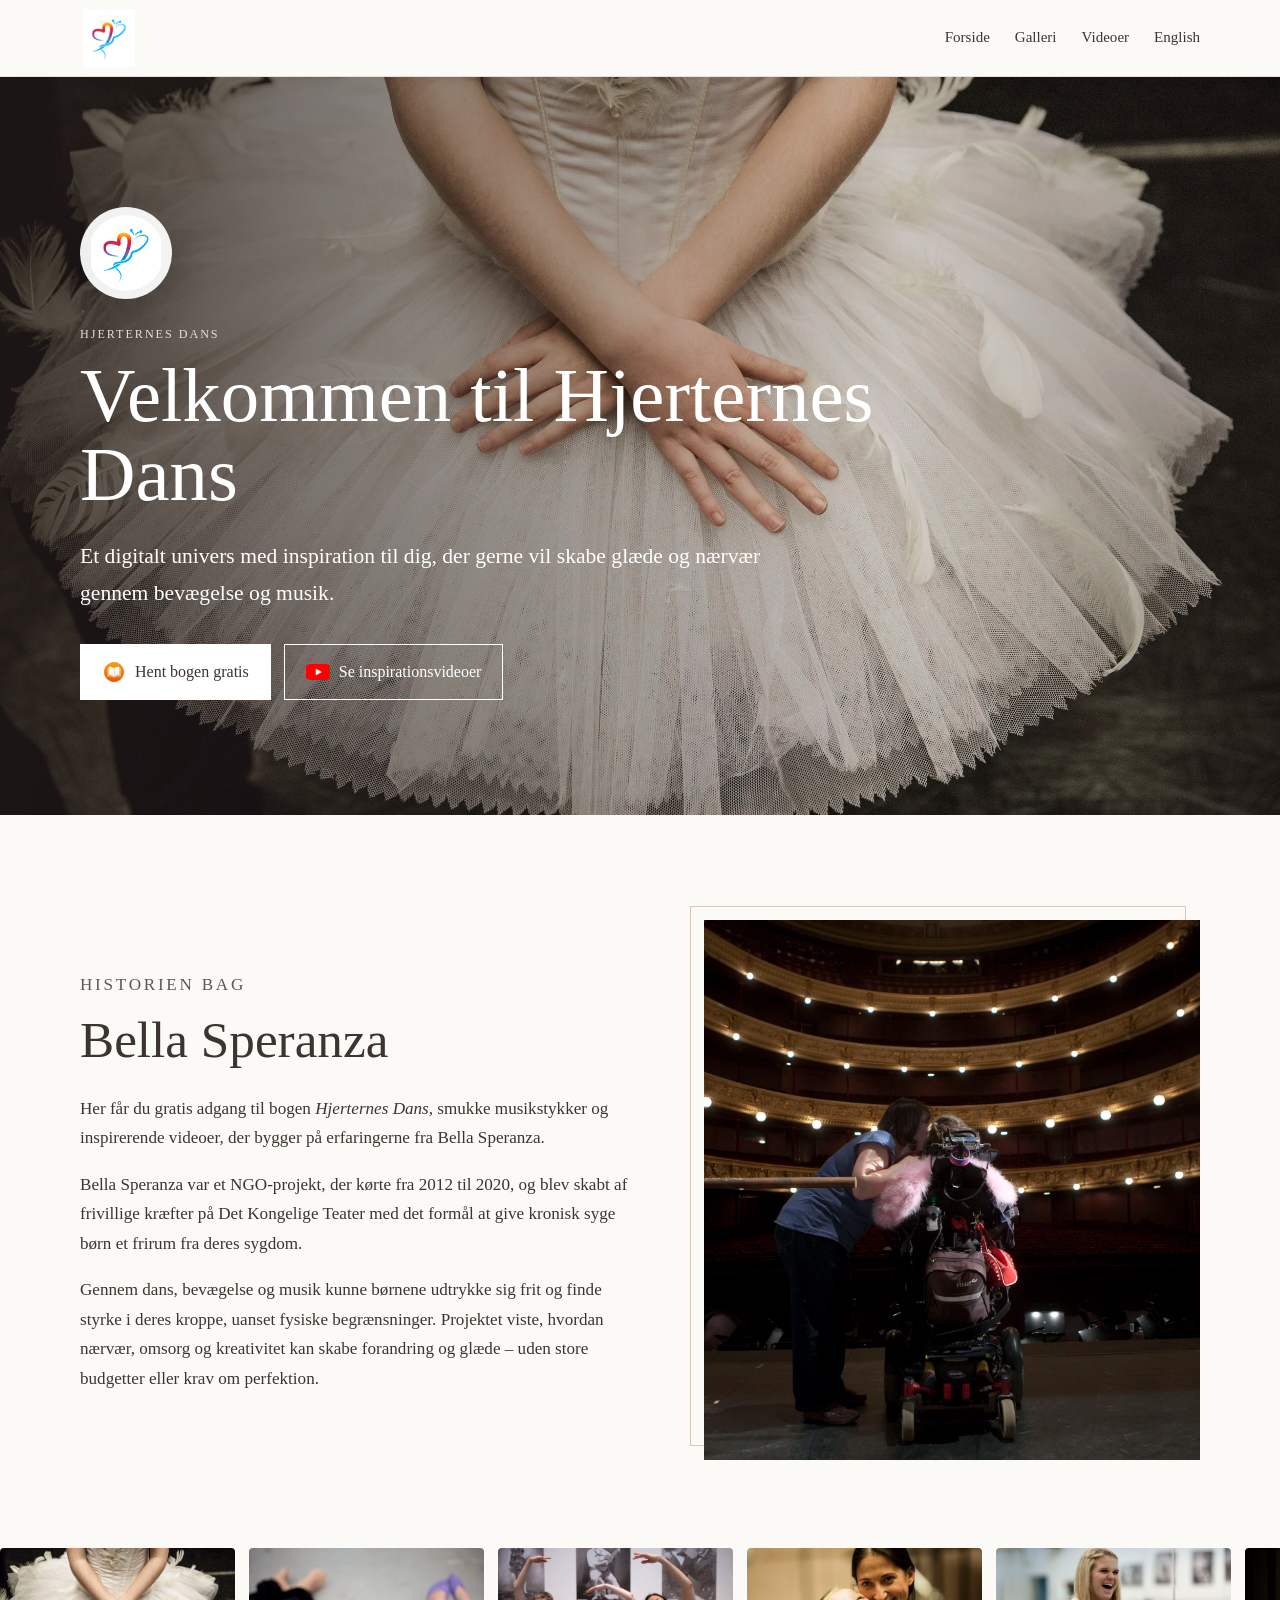
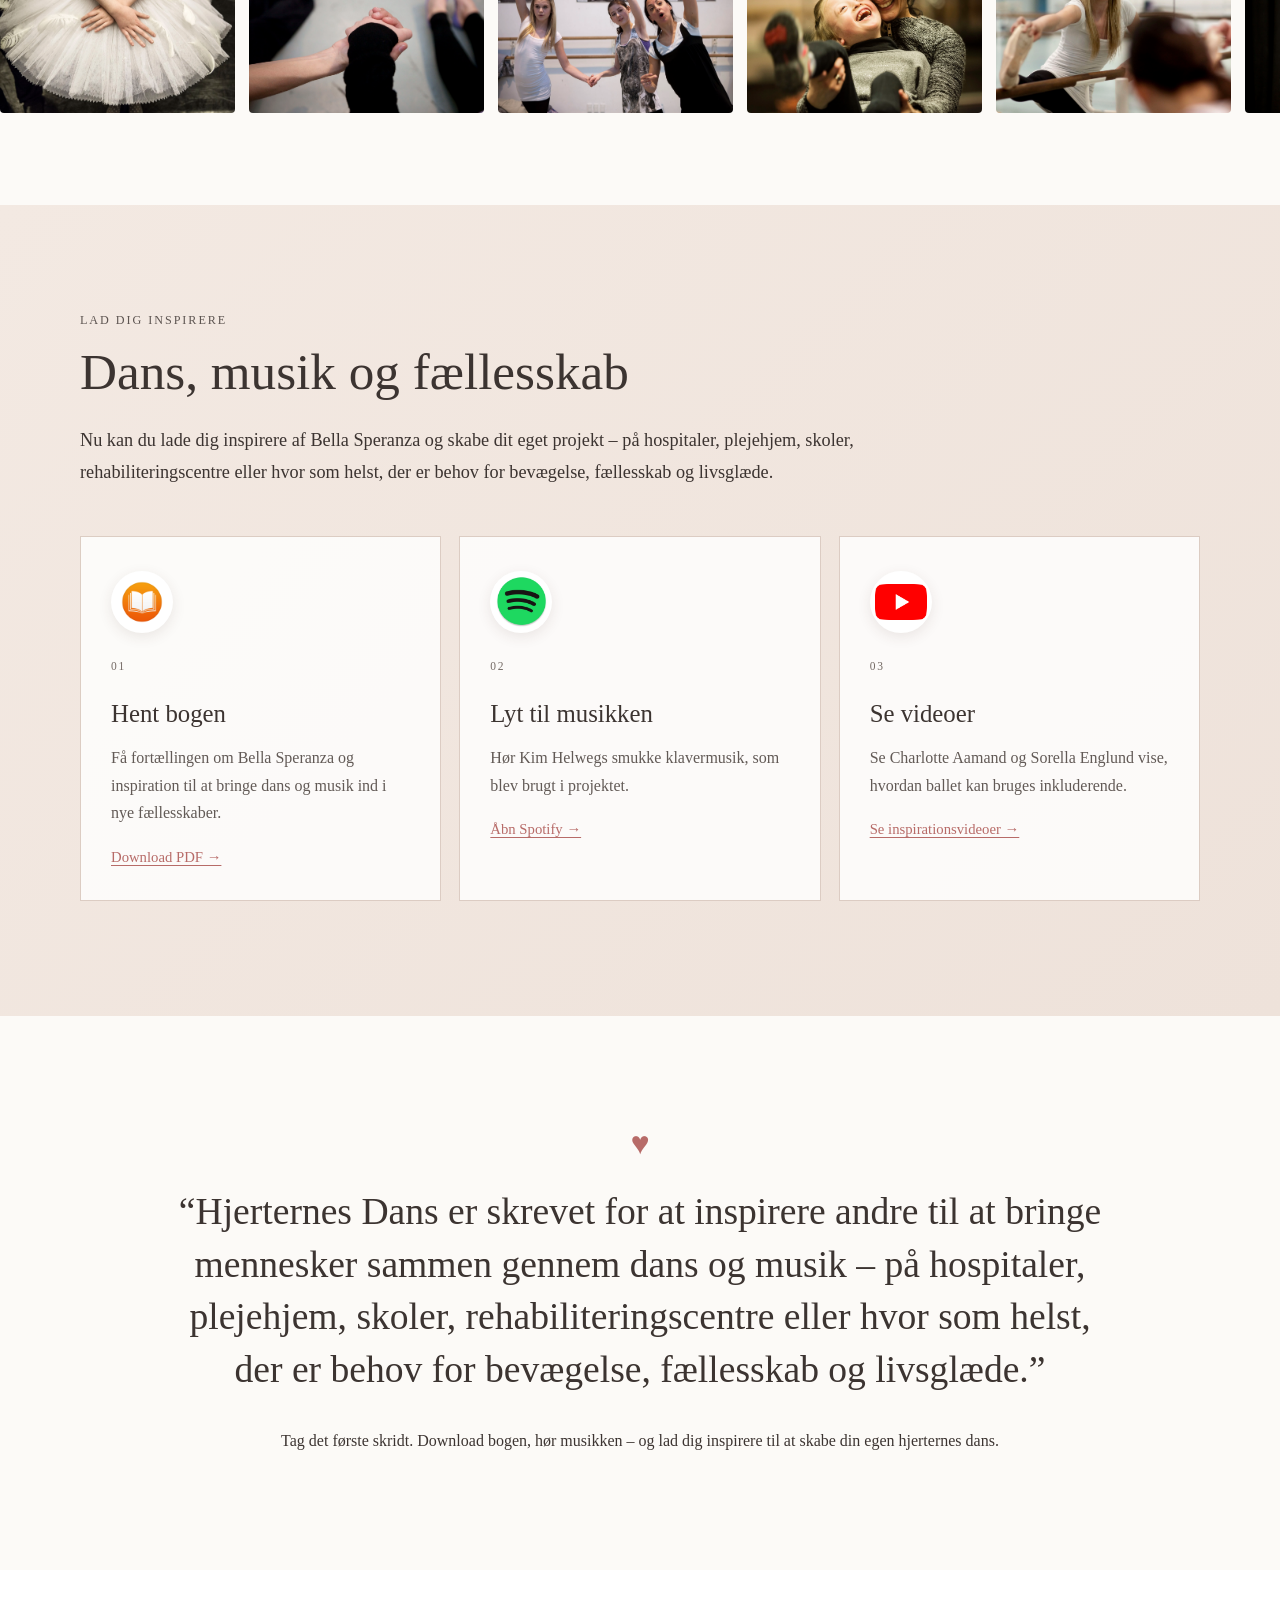
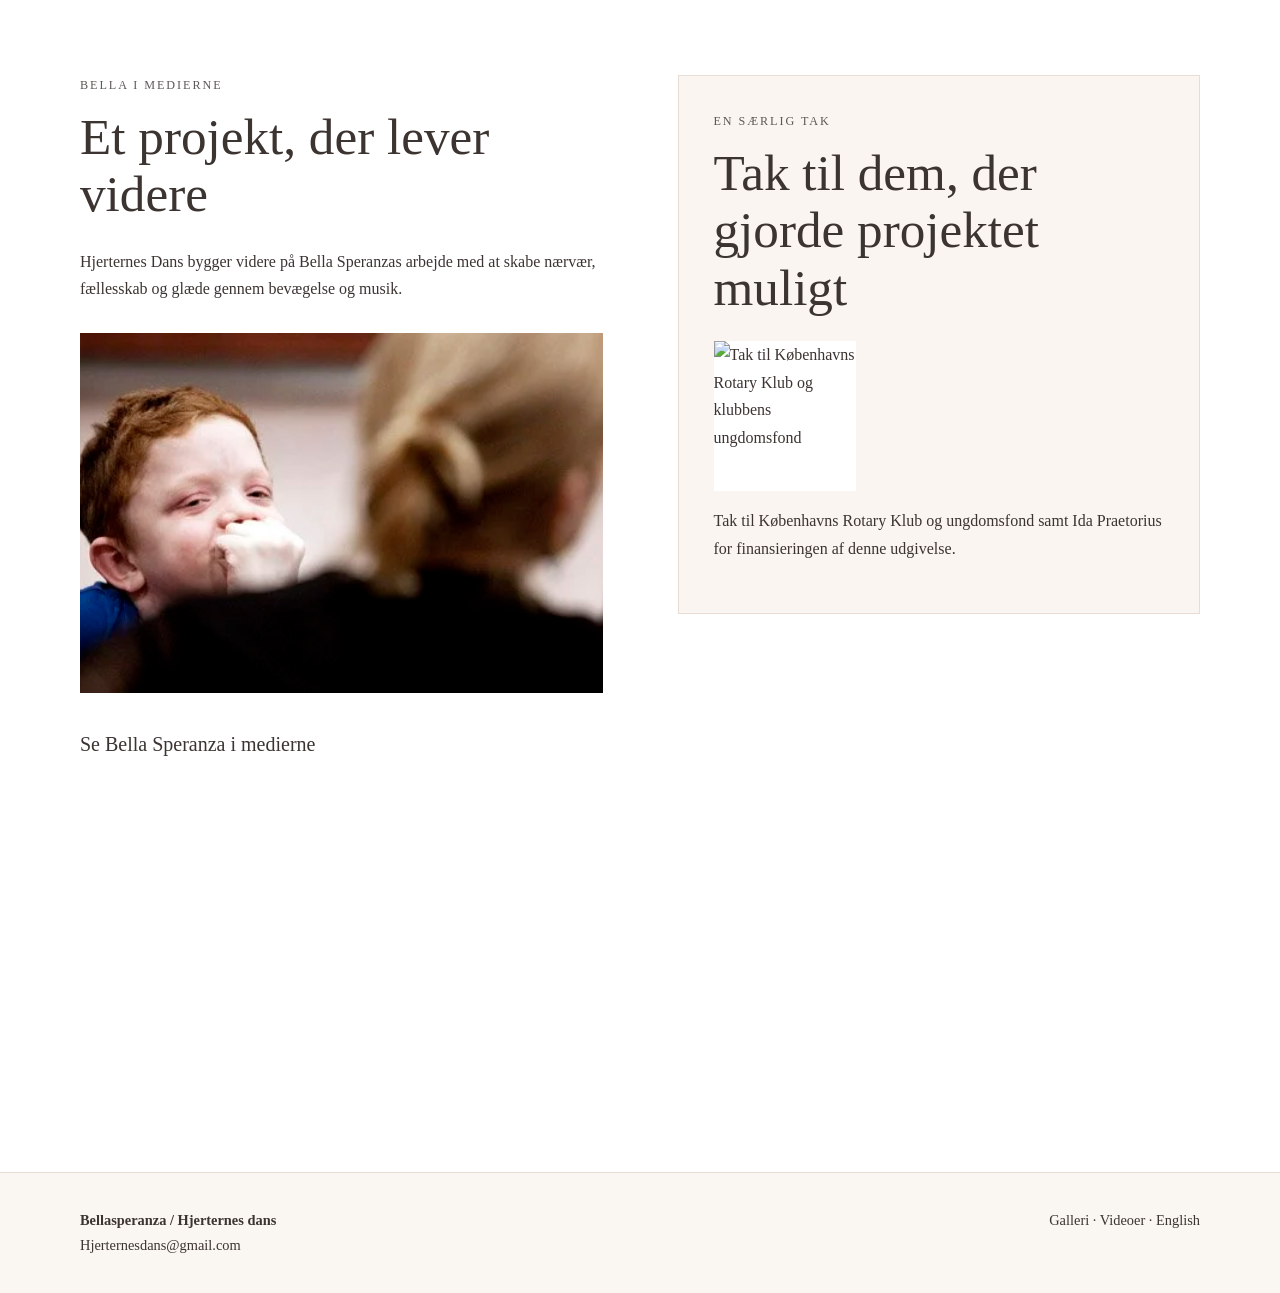
==== commit d5adcde0: "Fix Rotary image path" ====
--- a/index.html
+++ b/index.html
@@ -27,6 +27,6 @@
 <a class="card" href="videoer-ny.html#featured-video"><span class="card-icon image-card-icon video-icon"><img src="images/pngegg+(2).webp" alt="YouTube"></span><span class="card-number">03</span><h3>Se videoer</h3><p>Se Charlotte Aamand og Sorella Englund vise, hvordan ballet kan bruges inkluderende.</p><span class="card-link">Se inspirationsvideoer →</span></a>
 </div></div></section>
 <section class="quote container"><div class="quote-mark">♥</div><blockquote>“Hjerternes Dans er skrevet for at inspirere andre til at bringe mennesker sammen gennem dans og musik – på hospitaler, plejehjem, skoler, rehabiliteringscentre eller hvor som helst, der er behov for bevægelse, fællesskab og livsglæde.”</blockquote><p>Tag det første skridt. Download bogen, hør musikken – og lad dig inspirere til at skabe din egen hjerternes dans.</p></section>
-<section class="media-section"><div class="container media-grid"><div><p class="eyebrow">Bella i medierne</p><h2>Et projekt, der lever videre</h2><p>Hjerternes Dans bygger videre på Bella Speranzas arbejde med at skabe nærvær, fællesskab og glæde gennem bevægelse og musik.</p><div class="portraits"><img src="images/Bella_Speranza_003.webp" alt="Bella Speranza"></div><div class="media-video"><div class="media-video-label">Se Bella Speranza i medierne</div><div class="media-video-frame"><iframe src="https://www.youtube.com/embed/usHhI-9mYDw?rel=0" title="De Sjældneste – ny dokumentar" loading="lazy" allow="accelerometer; autoplay; clipboard-write; encrypted-media; gyroscope; picture-in-picture; web-share" allowfullscreen></iframe></div></div></div><div class="support-box"><p class="eyebrow">En særlig tak</p><h2>Tak til dem, der gjorde projektet muligt</h2><div class="thank-you-images"><img src="images/Skærmbillede+2024-12-14+kl.+11.58.00.webp" alt="Tak til Københavns Rotary Klub og klubbens ungdomsfond"></div><p>Tak til Københavns Rotary Klub og ungdomsfond samt Ida Praetorius for finansieringen af denne udgivelse.</p></div></div></section>
+<section class="media-section"><div class="container media-grid"><div><p class="eyebrow">Bella i medierne</p><h2>Et projekt, der lever videre</h2><p>Hjerternes Dans bygger videre på Bella Speranzas arbejde med at skabe nærvær, fællesskab og glæde gennem bevægelse og musik.</p><div class="portraits"><img src="images/Bella_Speranza_003.webp" alt="Bella Speranza"></div><div class="media-video"><div class="media-video-label">Se Bella Speranza i medierne</div><div class="media-video-frame"><iframe src="https://www.youtube.com/embed/usHhI-9mYDw?rel=0" title="De Sjældneste – ny dokumentar" loading="lazy" allow="accelerometer; autoplay; clipboard-write; encrypted-media; gyroscope; picture-in-picture; web-share" allowfullscreen></iframe></div></div></div><div class="support-box"><p class="eyebrow">En særlig tak</p><h2>Tak til dem, der gjorde projektet muligt</h2><div class="thank-you-images"><img src="images/Sk%C3%A6rmbillede%2B2024-12-14%2Bkl.%2B11.58.00.webp" alt="Tak til Københavns Rotary Klub og klubbens ungdomsfond"></div><p>Tak til Københavns Rotary Klub og ungdomsfond samt Ida Praetorius for finansieringen af denne udgivelse.</p></div></div></section>
 </main><footer class="site-footer"><div class="container footer-grid"><div><strong>Bellasperanza / Hjerternes dans</strong><br><a href="mailto:Hjerternesdans@gmail.com">Hjerternesdans@gmail.com</a></div><div><a href="galleri.html">Galleri</a> · <a href="videoer-ny.html">Videoer</a> · <a href="home.html">English</a></div></div></footer>
 </body></html>
--- a/styles.css
+++ b/styles.css
@@ -1 +1 @@
-:root{--ink:#3c3431;--muted:#756b66;--paper:#fcfaf7;--soft:#f1e8e1;--rose:#b76b68;--blue:#159bd3;--line:#e8ddd5;--white:#fff}*{box-sizing:border-box}html{scroll-behavior:smooth}body{margin:0;color:var(--ink);background:var(--paper);font-family:Georgia,'Times New Roman',serif;line-height:1.72}a{color:inherit}img{max-width:100%;display:block}.container{width:min(1120px,calc(100% - 42px));margin:auto}.site-header{position:sticky;top:0;z-index:20;background:rgba(252,250,247,.94);border-bottom:1px solid rgba(232,221,213,.9);backdrop-filter:blur(12px)}.nav-wrap{min-height:76px;display:flex;align-items:center;justify-content:space-between;gap:28px}.brand{display:flex;align-items:center;text-decoration:none}.brand img{width:58px;height:58px;object-fit:contain}.site-header nav{display:flex;align-items:center;gap:25px;font-size:.94rem}.site-header nav a{text-decoration:none;position:relative;padding:8px 0}.site-header nav a:after{content:"";position:absolute;left:0;bottom:2px;width:0;height:1px;background:var(--rose);transition:width .25s}.site-header nav a:hover:after{width:100%}.hero{position:relative;min-height:82vh;display:grid;align-items:end;overflow:hidden;background:#302925}.hero:after{content:"";position:absolute;inset:0;background:linear-gradient(90deg,rgba(35,27,25,.76),rgba(35,27,25,.2) 70%,rgba(35,27,25,.38));z-index:1}.hero-image{position:absolute;inset:0}.hero-image img{width:100%;height:100%;object-fit:cover;object-position:center}.hero-content{position:relative;z-index:2;color:#fff;padding-top:110px;padding-bottom:95px}.hero-logo{width:92px;height:92px;border-radius:50%;background:rgba(255,255,255,.93);padding:8px;margin-bottom:25px;box-shadow:0 12px 35px rgba(0,0,0,.18)}.hero-logo img{width:100%;height:100%;object-fit:contain;border-radius:50%}.eyebrow{text-transform:uppercase;letter-spacing:.16em;font-size:.76rem;margin:0 0 12px;opacity:.82}.hero h1{font-size:clamp(2.8rem,6vw,5.8rem);line-height:1.02;font-weight:400;max-width:850px;margin:0 0 24px}.lead{font-size:clamp(1.08rem,2vw,1.35rem);max-width:720px}.actions{display:flex;flex-wrap:wrap;gap:13px;margin-top:32px}.button{display:inline-flex;align-items:center;gap:9px;padding:13px 21px;background:#fff;color:var(--ink);text-decoration:none;border:1px solid #fff;transition:transform .2s,box-shadow .2s}.button:hover{transform:translateY(-2px);box-shadow:0 8px 24px rgba(0,0,0,.16)}.button.secondary{background:transparent;color:#fff}.button-icon{font-size:1.1em}.button-icon.image-icon{width:24px;height:24px;display:inline-flex;align-items:center;justify-content:center}.button-icon.image-icon img{width:100%;height:100%;object-fit:contain}.intro{display:grid;grid-template-columns:1.05fr .95fr;gap:75px;padding-top:105px;padding-bottom:80px;align-items:center}.intro h2,.inspiration h2,.media-section h2{font-size:clamp(2rem,4vw,3.35rem);font-weight:400;line-height:1.12;margin:0 0 25px}.intro p{font-size:1.07rem}.feature-photo{margin:0;position:relative}.feature-photo:before{content:"";position:absolute;inset:-14px 14px 14px -14px;border:1px solid #d9c8be;z-index:0}.feature-photo img{position:relative;z-index:1;width:100%;height:540px;object-fit:cover}.photo-flow{overflow:hidden;padding:8px 0 92px;background:var(--paper)}.photo-track{display:flex;gap:14px;width:max-content;animation:drift 70s linear infinite}.photo-track img{width:235px;height:165px;object-fit:cover;border-radius:4px;filter:saturate(.92);transition:transform .25s}.photo-track img:hover{transform:scale(1.04)}@keyframes drift{from{transform:translateX(0)}to{transform:translateX(-50%)}}.inspiration{padding:105px 0 115px;background:linear-gradient(135deg,#f3e9e2,#eee2da)}.section-lead{max-width:780px;font-size:1.14rem}.cards{display:grid;grid-template-columns:repeat(3,1fr);gap:18px;margin-top:48px}.card{position:relative;background:rgba(255,255,255,.82);padding:34px 30px 30px;text-decoration:none;border:1px solid rgba(217,200,190,.9);min-height:305px;transition:transform .25s,box-shadow .25s;display:block}.card:hover{transform:translateY(-7px);box-shadow:0 18px 35px rgba(91,65,54,.12)}.card-icon{display:flex;align-items:center;justify-content:center;width:62px;height:62px;border-radius:50%;background:#fff;box-shadow:0 4px 14px rgba(80,50,40,.1);margin-bottom:18px;overflow:hidden}.card-icon img{width:78%;height:78%;object-fit:contain}.spotify-icon img{width:88%;height:88%}.video-icon img{width:84%;height:84%}.card-number{font-size:.72rem;color:var(--muted);letter-spacing:.15em}.card h3{font-size:1.55rem;font-weight:400;margin:15px 0 8px}.card p{margin:0;color:#625a56}.card-link{display:inline-block;margin-top:18px;color:var(--rose);font-size:.92rem;text-decoration:underline;text-underline-offset:3px}.quote{padding:100px 0;text-align:center}.quote-mark{font-size:2rem;color:var(--rose);margin-bottom:15px}.quote blockquote{font-size:clamp(1.5rem,3vw,2.35rem);line-height:1.4;margin:0 auto 30px;max-width:930px}.media-section{padding:105px 0;background:#fff}.media-grid{display:grid;grid-template-columns:1fr 1fr;gap:75px;align-items:start}.portraits{display:grid;grid-template-columns:1fr;gap:14px;margin-top:30px}.portraits img{width:100%;height:360px;object-fit:cover}.support-box{padding:35px;background:#faf5f1;border:1px solid var(--line)}.support-box img{width:100%;margin:20px 0;max-height:300px;object-fit:contain;background:#fff}.thank-you-images{display:grid;grid-template-columns:repeat(3,1fr);gap:12px;margin:18px 0 8px}.thank-you-images img{width:100%;height:150px;object-fit:contain;margin:0;background:#fff}.page-head{padding:100px 0 55px}.page-head h1{font-size:clamp(2.6rem,6vw,5rem);font-weight:400;line-height:1.05;margin:0 0 18px}.page-head p{max-width:720px;font-size:1.15rem}.featured-video{margin-bottom:70px;padding:34px;background:#fff;border:1px solid var(--line);box-shadow:0 14px 35px rgba(91,65,54,.07)}.featured-video-copy h2{font-size:clamp(1.8rem,3.5vw,2.8rem);font-weight:400;line-height:1.15;margin:0 0 12px}.featured-video-copy p{max-width:720px}.featured-video-frame{margin-top:24px}.featured-video-frame iframe{display:block;width:100%;aspect-ratio:16/9;border:0}.video-list{display:grid;grid-template-columns:repeat(2,1fr);gap:16px;padding-bottom:100px}.video-item{padding:25px;background:#fff;border:1px solid var(--line)}.video-item h2{font-size:1.25rem;font-weight:400;margin:0}.video-item iframe{width:100%;aspect-ratio:16/9;border:0;margin-top:18px}.music-list{columns:2;padding-bottom:100px}.music-list li{margin:8px 0}.site-footer{border-top:1px solid var(--line);padding:35px 0;background:#faf6f2}.footer-grid{display:flex;justify-content:space-between;gap:20px;font-size:.9rem}.footer-grid a{text-decoration:none}.footer-grid a:hover{text-decoration:underline}@media(max-width:800px){.container{width:min(100% - 28px,1120px)}.nav-wrap{min-height:66px}.brand img{width:50px;height:50px}.site-header nav{gap:13px;font-size:.84rem}.intro,.media-grid{grid-template-columns:1fr;gap:38px;padding-top:70px}.intro{padding-bottom:65px}.feature-photo img{height:auto}.photo-flow{padding-bottom:65px}.photo-track img{width:185px;height:130px}.cards,.gallery,.video-list{grid-template-columns:1fr}.media-grid{padding-bottom:65px}.portraits img{height:310px}.thank-you-images{grid-template-columns:1fr}.thank-you-images img{height:auto;max-height:220px}.music-list{columns:1}.footer-grid{flex-direction:column}.hero-content{padding-top:90px;padding-bottom:65px}.hero{min-height:88vh}.hero-logo{width:76px;height:76px}.hero h1{font-size:clamp(2.5rem,12vw,4rem)}.featured-video{padding:22px;margin-bottom:55px}}@media(prefers-reduced-motion:reduce){html{scroll-behavior:auto}.photo-track{animation:none}}
+:root{--ink:#3c3431;--muted:#756b66;--paper:#fcfaf7;--soft:#f1e8e1;--rose:#b76b68;--blue:#159bd3;--line:#e8ddd5;--white:#fff}*{box-sizing:border-box}html{scroll-behavior:smooth}body{margin:0;color:var(--ink);background:var(--paper);font-family:Georgia,'Times New Roman',serif;line-height:1.72}a{color:inherit}img{max-width:100%;display:block}.container{width:min(1120px,calc(100% - 42px));margin:auto}.site-header{position:sticky;top:0;z-index:20;background:rgba(252,250,247,.94);border-bottom:1px solid rgba(232,221,213,.9);backdrop-filter:blur(12px)}.nav-wrap{min-height:76px;display:flex;align-items:center;justify-content:space-between;gap:28px}.brand{display:flex;align-items:center;text-decoration:none}.brand img{width:58px;height:58px;object-fit:contain}.site-header nav{display:flex;align-items:center;gap:25px;font-size:.94rem}.site-header nav a{text-decoration:none;position:relative;padding:8px 0}.site-header nav a:after{content:"";position:absolute;left:0;bottom:2px;width:0;height:1px;background:var(--rose);transition:width .25s}.site-header nav a:hover:after{width:100%}.hero{position:relative;min-height:82vh;display:grid;align-items:end;overflow:hidden;background:#302925}.hero:after{content:"";position:absolute;inset:0;background:linear-gradient(90deg,rgba(35,27,25,.76),rgba(35,27,25,.2) 70%,rgba(35,27,25,.38));z-index:1}.hero-image{position:absolute;inset:0}.hero-image img{width:100%;height:100%;object-fit:cover;object-position:center}.hero-content{position:relative;z-index:2;color:#fff;padding-top:110px;padding-bottom:95px}.hero-logo{width:92px;height:92px;border-radius:50%;background:rgba(255,255,255,.93);padding:8px;margin-bottom:25px;box-shadow:0 12px 35px rgba(0,0,0,.18)}.hero-logo img{width:100%;height:100%;object-fit:contain;border-radius:50%}.eyebrow{text-transform:uppercase;letter-spacing:.16em;font-size:.76rem;margin:0 0 12px;opacity:.82}.hero h1{font-size:clamp(2.8rem,6vw,5.8rem);line-height:1.02;font-weight:400;max-width:850px;margin:0 0 24px}.lead{font-size:clamp(1.08rem,2vw,1.35rem);max-width:720px}.actions{display:flex;flex-wrap:wrap;gap:13px;margin-top:32px}.button{display:inline-flex;align-items:center;gap:9px;padding:13px 21px;background:#fff;color:var(--ink);text-decoration:none;border:1px solid #fff;transition:transform .2s,box-shadow .2s}.button:hover{transform:translateY(-2px);box-shadow:0 8px 24px rgba(0,0,0,.16)}.button.secondary{background:transparent;color:#fff}.button-icon{font-size:1.1em}.button-icon.image-icon{width:24px;height:24px;display:inline-flex;align-items:center;justify-content:center}.button-icon.image-icon img{width:100%;height:100%;object-fit:contain}.intro{display:grid;grid-template-columns:1.05fr .95fr;gap:75px;padding-top:105px;padding-bottom:80px;align-items:center}.intro h2,.inspiration h2,.media-section h2{font-size:clamp(2rem,4vw,3.35rem);font-weight:400;line-height:1.12;margin:0 0 25px}.intro p{font-size:1.07rem}.feature-photo{margin:0;position:relative}.feature-photo:before{content:"";position:absolute;inset:-14px 14px 14px -14px;border:1px solid #d9c8be;z-index:0}.feature-photo img{position:relative;z-index:1;width:100%;height:540px;object-fit:cover}.photo-flow{overflow:hidden;padding:8px 0 92px;background:var(--paper)}.photo-track{display:flex;gap:14px;width:max-content;animation:drift 70s linear infinite}.photo-track img{width:235px;height:165px;object-fit:cover;border-radius:4px;filter:saturate(.92);transition:transform .25s}.photo-track img:hover{transform:scale(1.04)}@keyframes drift{from{transform:translateX(0)}to{transform:translateX(-50%)}}.inspiration{padding:105px 0 115px;background:linear-gradient(135deg,#f3e9e2,#eee2da)}.section-lead{max-width:780px;font-size:1.14rem}.cards{display:grid;grid-template-columns:repeat(3,1fr);gap:18px;margin-top:48px}.card{position:relative;background:rgba(255,255,255,.82);padding:34px 30px 30px;text-decoration:none;border:1px solid rgba(217,200,190,.9);min-height:305px;transition:transform .25s,box-shadow .25s;display:block}.card:hover{transform:translateY(-7px);box-shadow:0 18px 35px rgba(91,65,54,.12)}.card-icon{display:flex;align-items:center;justify-content:center;width:62px;height:62px;border-radius:50%;background:#fff;box-shadow:0 4px 14px rgba(80,50,40,.1);margin-bottom:18px;overflow:hidden}.card-icon img{width:78%;height:78%;object-fit:contain}.spotify-icon img{width:88%;height:88%}.video-icon img{width:84%;height:84%}.card-number{font-size:.72rem;color:var(--muted);letter-spacing:.15em}.card h3{font-size:1.55rem;font-weight:400;margin:15px 0 8px}.card p{margin:0;color:#625a56}.card-link{display:inline-block;margin-top:18px;color:var(--rose);font-size:.92rem;text-decoration:underline;text-underline-offset:3px}.quote{padding:100px 0;text-align:center}.quote-mark{font-size:2rem;color:var(--rose);margin-bottom:15px}.quote blockquote{font-size:clamp(1.5rem,3vw,2.35rem);line-height:1.4;margin:0 auto 30px;max-width:930px}.media-section{padding:105px 0;background:#fff}.media-grid{display:grid;grid-template-columns:1fr 1fr;gap:75px;align-items:start}.portraits{display:grid;grid-template-columns:1fr;gap:14px;margin-top:30px}.portraits img{width:100%;height:360px;object-fit:cover}.media-video{margin-top:34px}.media-video-label{font-size:1.25rem;margin-bottom:12px}.media-video-frame iframe{display:block;width:100%;aspect-ratio:16/9;border:0}.support-box{padding:35px;background:#faf5f1;border:1px solid var(--line)}.support-box img{width:100%;margin:20px 0;max-height:300px;object-fit:contain;background:#fff}.thank-you-images{display:grid;grid-template-columns:repeat(3,1fr);gap:12px;margin:18px 0 8px}.thank-you-images img{width:100%;height:150px;object-fit:contain;margin:0;background:#fff}.page-head{padding:100px 0 55px}.page-head h1{font-size:clamp(2.6rem,6vw,5rem);font-weight:400;line-height:1.05;margin:0 0 18px}.page-head p{max-width:720px;font-size:1.15rem}.featured-video{margin-bottom:70px;padding:34px;background:#fff;border:1px solid var(--line);box-shadow:0 14px 35px rgba(91,65,54,.07)}.featured-video-copy h2{font-size:clamp(1.8rem,3.5vw,2.8rem);font-weight:400;line-height:1.15;margin:0 0 12px}.featured-video-copy p{max-width:720px}.featured-video-frame{margin-top:24px}.featured-video-frame iframe{display:block;width:100%;aspect-ratio:16/9;border:0}.video-list{display:grid;grid-template-columns:repeat(2,1fr);gap:16px;padding-bottom:100px}.video-item{padding:25px;background:#fff;border:1px solid var(--line)}.video-item h2{font-size:1.25rem;font-weight:400;margin:0}.video-item iframe{width:100%;aspect-ratio:16/9;border:0;margin-top:18px}.music-list{columns:2;padding-bottom:100px}.music-list li{margin:8px 0}.site-footer{border-top:1px solid var(--line);padding:35px 0;background:#faf6f2}.footer-grid{display:flex;justify-content:space-between;gap:20px;font-size:.9rem}.footer-grid a{text-decoration:none}.footer-grid a:hover{text-decoration:underline}@media(max-width:800px){.container{width:min(100% - 28px,1120px)}.nav-wrap{min-height:66px}.brand img{width:50px;height:50px}.site-header nav{gap:13px;font-size:.84rem}.intro,.media-grid{grid-template-columns:1fr;gap:38px;padding-top:70px}.intro{padding-bottom:65px}.feature-photo img{height:auto}.photo-flow{padding-bottom:65px}.photo-track img{width:185px;height:130px}.cards,.gallery,.video-list{grid-template-columns:1fr}.media-grid{padding-bottom:65px}.portraits img{height:310px}.thank-you-images{grid-template-columns:1fr}.thank-you-images img{height:auto;max-height:220px}.music-list{columns:1}.footer-grid{flex-direction:column}.hero-content{padding-top:90px;padding-bottom:65px}.hero{min-height:88vh}.hero-logo{width:76px;height:76px}.hero h1{font-size:clamp(2.5rem,12vw,4rem)}.featured-video{padding:22px;margin-bottom:55px}}@media(prefers-reduced-motion:reduce){html{scroll-behavior:auto}.photo-track{animation:none}}
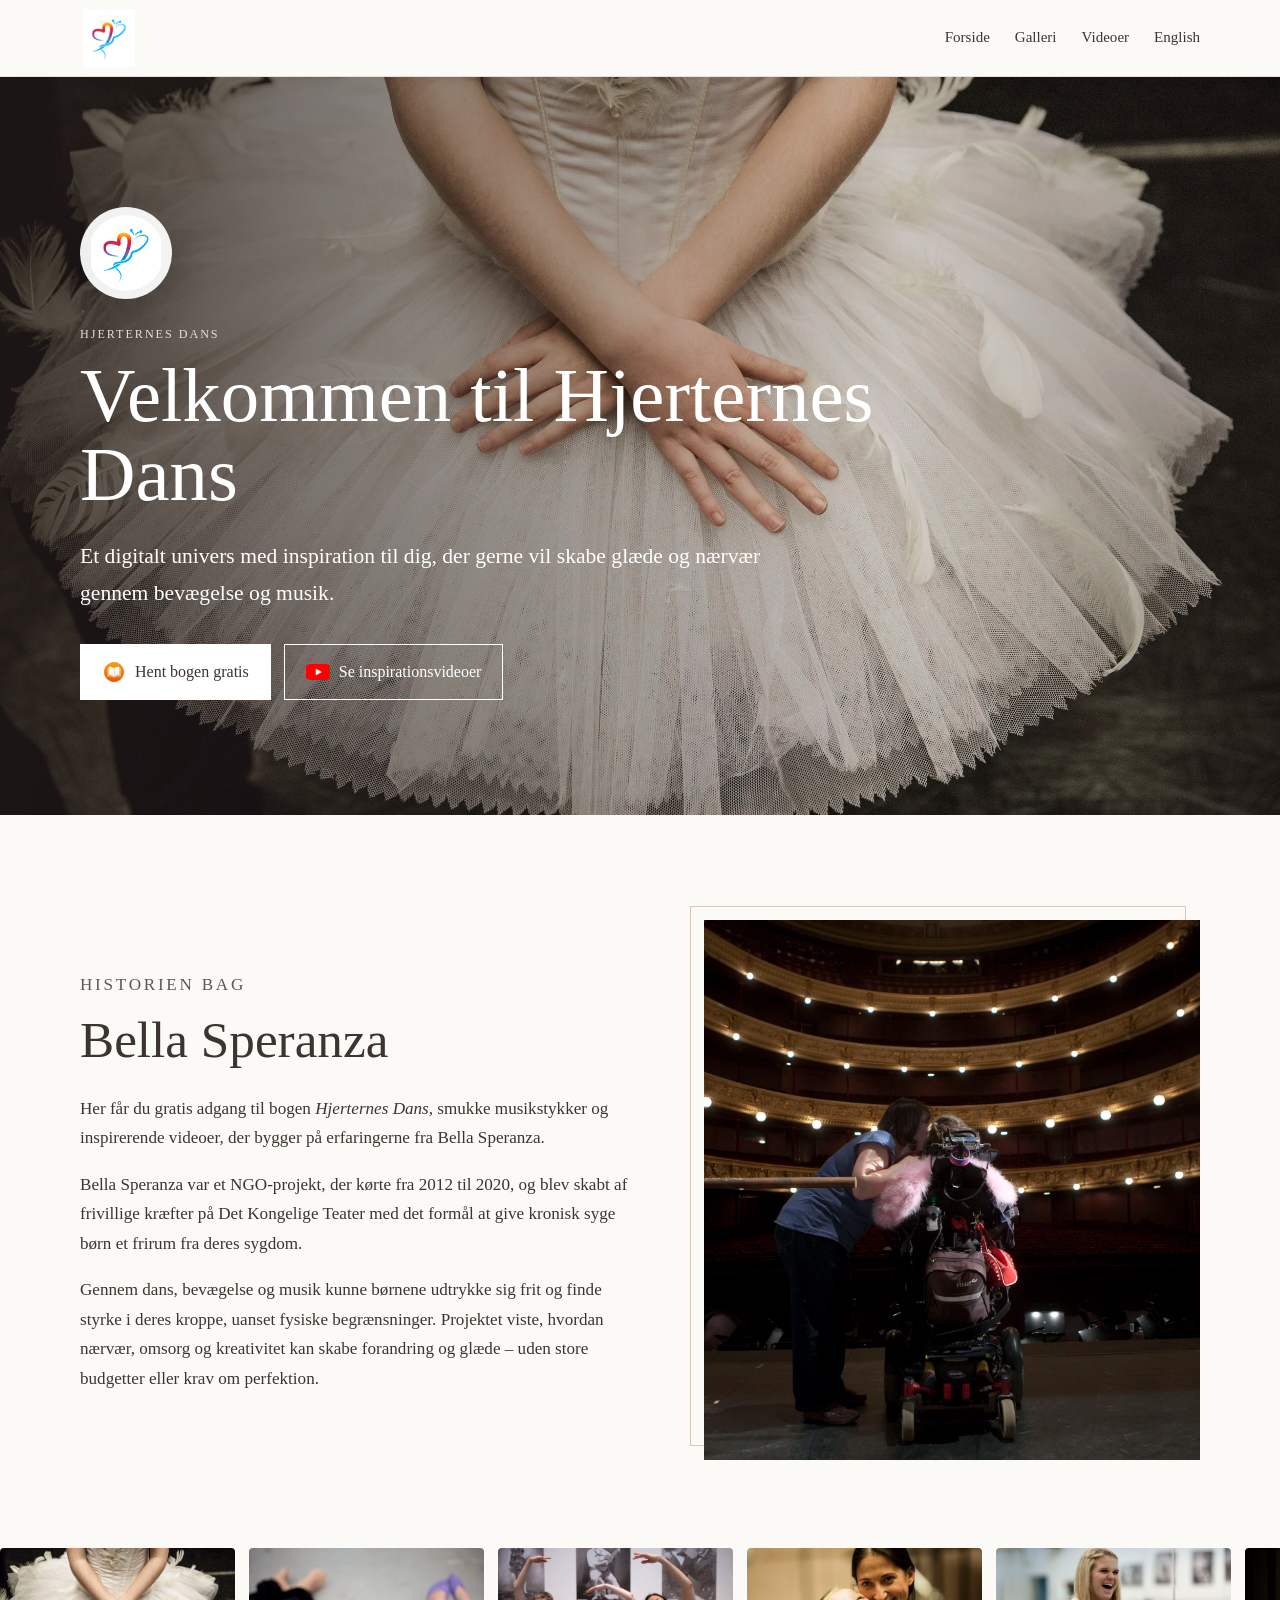
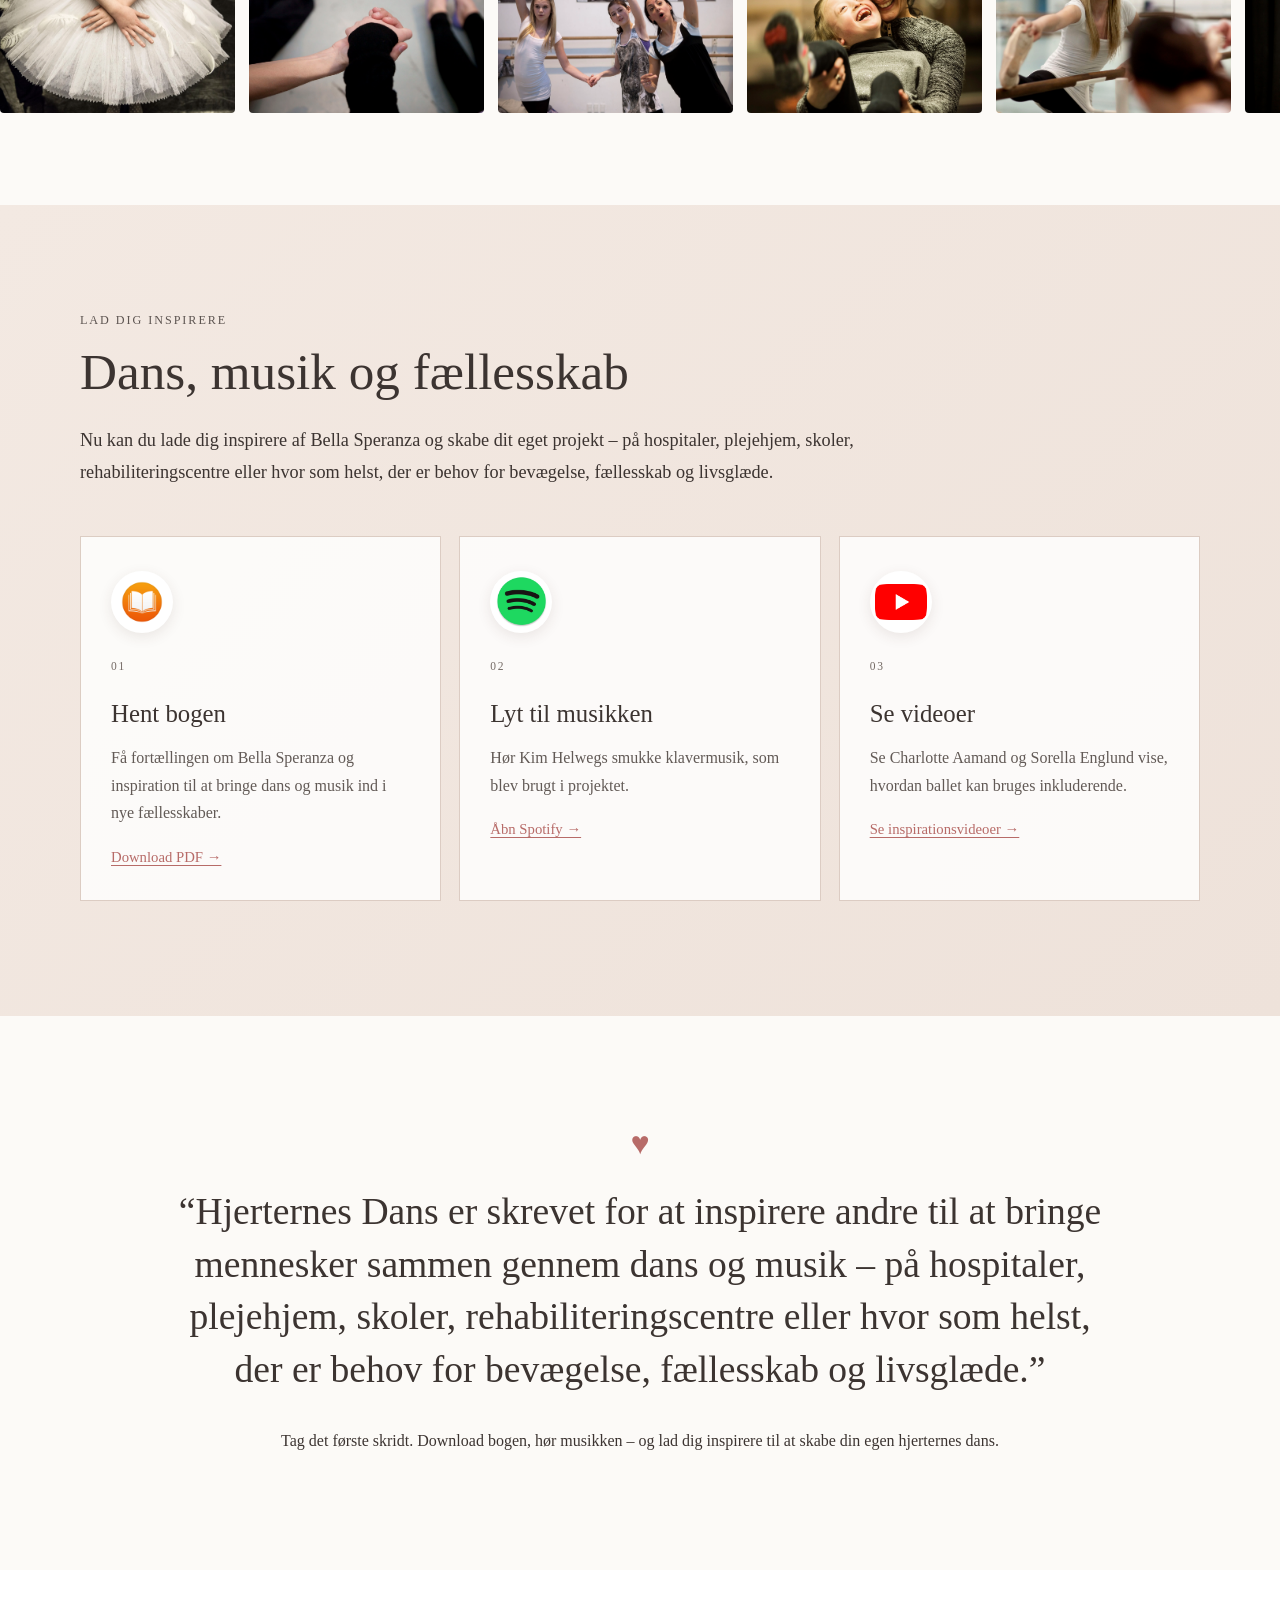
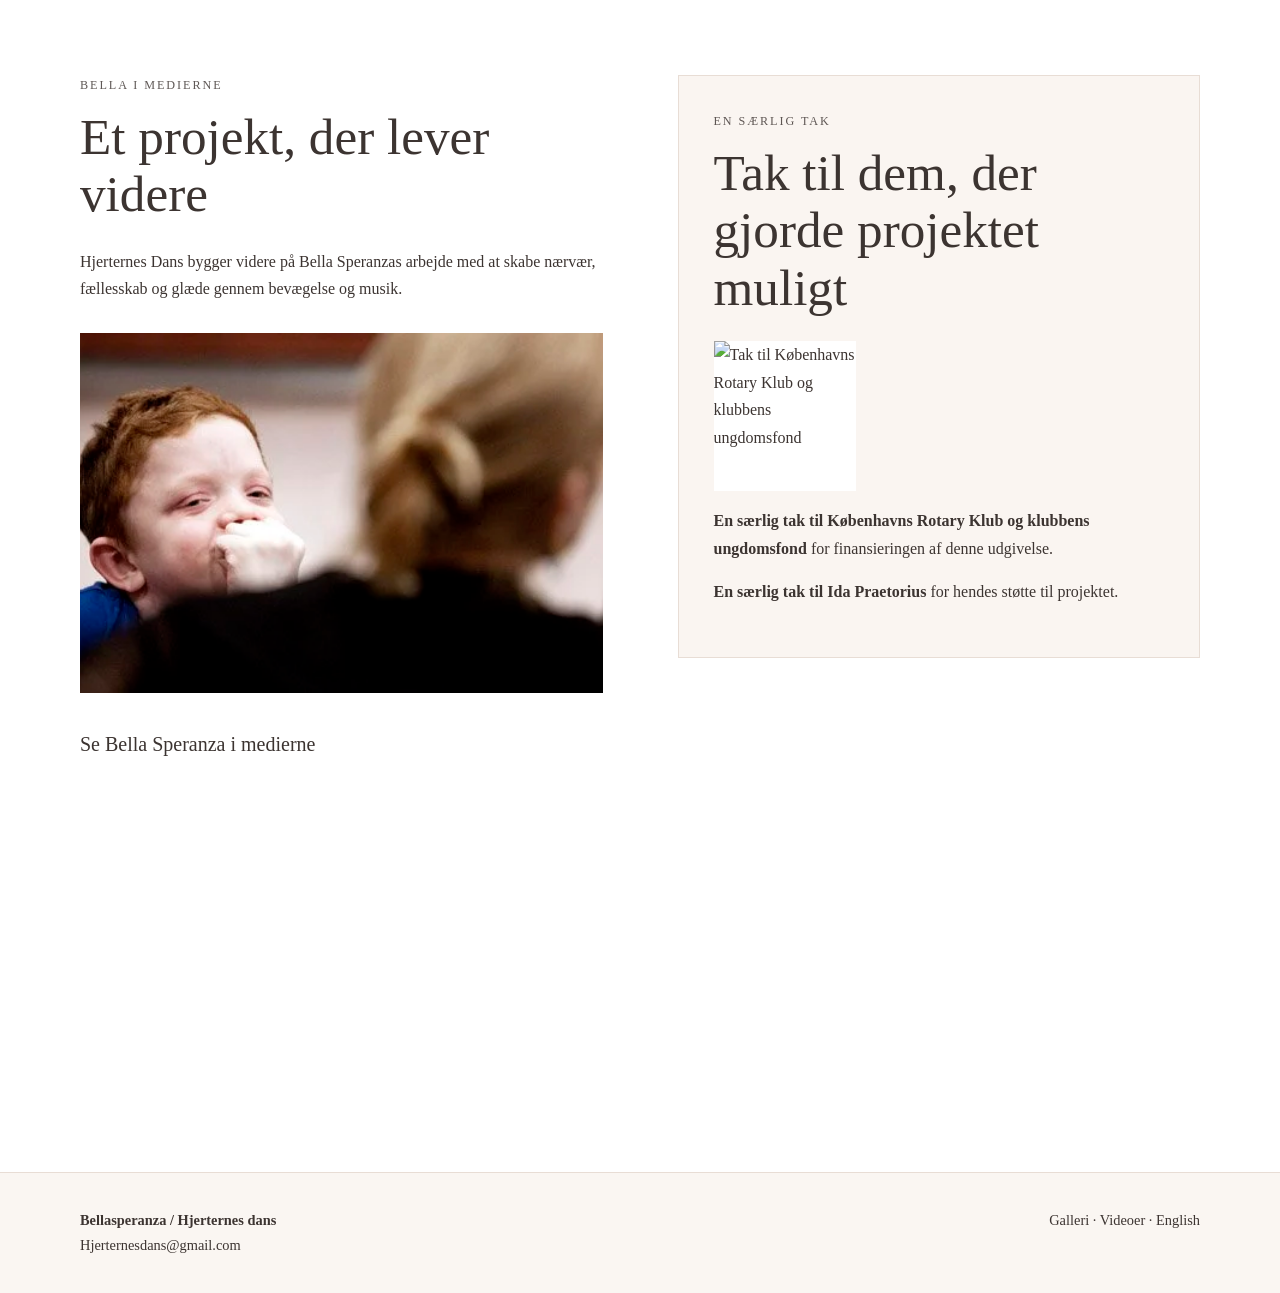
==== commit 739f3da6: "Tydelig tak til Rotary og Ida Praetorius" ====
--- a/index.html
+++ b/index.html
@@ -27,6 +27,5 @@
 <a class="card" href="videoer-ny.html#featured-video"><span class="card-icon image-card-icon video-icon"><img src="images/pngegg+(2).webp" alt="YouTube"></span><span class="card-number">03</span><h3>Se videoer</h3><p>Se Charlotte Aamand og Sorella Englund vise, hvordan ballet kan bruges inkluderende.</p><span class="card-link">Se inspirationsvideoer →</span></a>
 </div></div></section>
 <section class="quote container"><div class="quote-mark">♥</div><blockquote>“Hjerternes Dans er skrevet for at inspirere andre til at bringe mennesker sammen gennem dans og musik – på hospitaler, plejehjem, skoler, rehabiliteringscentre eller hvor som helst, der er behov for bevægelse, fællesskab og livsglæde.”</blockquote><p>Tag det første skridt. Download bogen, hør musikken – og lad dig inspirere til at skabe din egen hjerternes dans.</p></section>
-<section class="media-section"><div class="container media-grid"><div><p class="eyebrow">Bella i medierne</p><h2>Et projekt, der lever videre</h2><p>Hjerternes Dans bygger videre på Bella Speranzas arbejde med at skabe nærvær, fællesskab og glæde gennem bevægelse og musik.</p><div class="portraits"><img src="images/Bella_Speranza_003.webp" alt="Bella Speranza"></div><div class="media-video"><div class="media-video-label">Se Bella Speranza i medierne</div><div class="media-video-frame"><iframe src="https://www.youtube.com/embed/usHhI-9mYDw?rel=0" title="De Sjældneste – ny dokumentar" loading="lazy" allow="accelerometer; autoplay; clipboard-write; encrypted-media; gyroscope; picture-in-picture; web-share" allowfullscreen></iframe></div></div></div><div class="support-box"><p class="eyebrow">En særlig tak</p><h2>Tak til dem, der gjorde projektet muligt</h2><div class="thank-you-images"><img src="images/Sk%C3%A6rmbillede%2B2024-12-14%2Bkl.%2B11.58.00.webp" alt="Tak til Københavns Rotary Klub og klubbens ungdomsfond"></div><p>Tak til Københavns Rotary Klub og ungdomsfond samt Ida Praetorius for finansieringen af denne udgivelse.</p></div></div></section>
-</main><footer class="site-footer"><div class="container footer-grid"><div><strong>Bellasperanza / Hjerternes dans</strong><br><a href="mailto:Hjerternesdans@gmail.com">Hjerternesdans@gmail.com</a></div><div><a href="galleri.html">Galleri</a> · <a href="videoer-ny.html">Videoer</a> · <a href="home.html">English</a></div></div></footer>
-</body></html>+<section class="media-section"><div class="container media-grid"><div><p class="eyebrow">Bella i medierne</p><h2>Et projekt, der lever videre</h2><p>Hjerternes Dans bygger videre på Bella Speranzas arbejde med at skabe nærvær, fællesskab og glæde gennem bevægelse og musik.</p><div class="portraits"><img src="images/Bella_Speranza_003.webp" alt="Bella Speranza"></div><div class="media-video"><div class="media-video-label">Se Bella Speranza i medierne</div><div class="media-video-frame"><iframe src="https://www.youtube.com/embed/usHhI-9mYDw?rel=0" title="De Sjældneste – ny dokumentar" loading="lazy" allow="accelerometer; autoplay; clipboard-write; encrypted-media; gyroscope; picture-in-picture; web-share" allowfullscreen></iframe></div></div></div><div class="support-box"><p class="eyebrow">En særlig tak</p><h2>Tak til dem, der gjorde projektet muligt</h2><div class="thank-you-images"><img src="https://images.squarespace-cdn.com/content/v1/672fbc912e011b2bdcdd882b/7238f3f9-3744-40a5-a160-990c4d0413ae/Sk%C3%A6rmbillede%2B2024-12-14%2Bkl.%2B11.58.00.jpg" alt="Tak til Københavns Rotary Klub og klubbens ungdomsfond"></div><p><strong>En særlig tak til Københavns Rotary Klub og klubbens ungdomsfond</strong> for finansieringen af denne udgivelse.</p><p><strong>En særlig tak til Ida Praetorius</strong> for hendes støtte til projektet.</p></div></div></section>
+</main><footer class="site-footer"><div class="container footer-grid"><div><strong>Bellasperanza / Hjerternes dans</strong><br><a href="mailto:Hjerternesdans@gmail.com">Hjerternesdans@gmail.com</a></div><div><a href="galleri.html">Galleri</a> · <a href="videoer-ny.html">Videoer</a> · <a href="home.html">English</a></div></div></body></html>
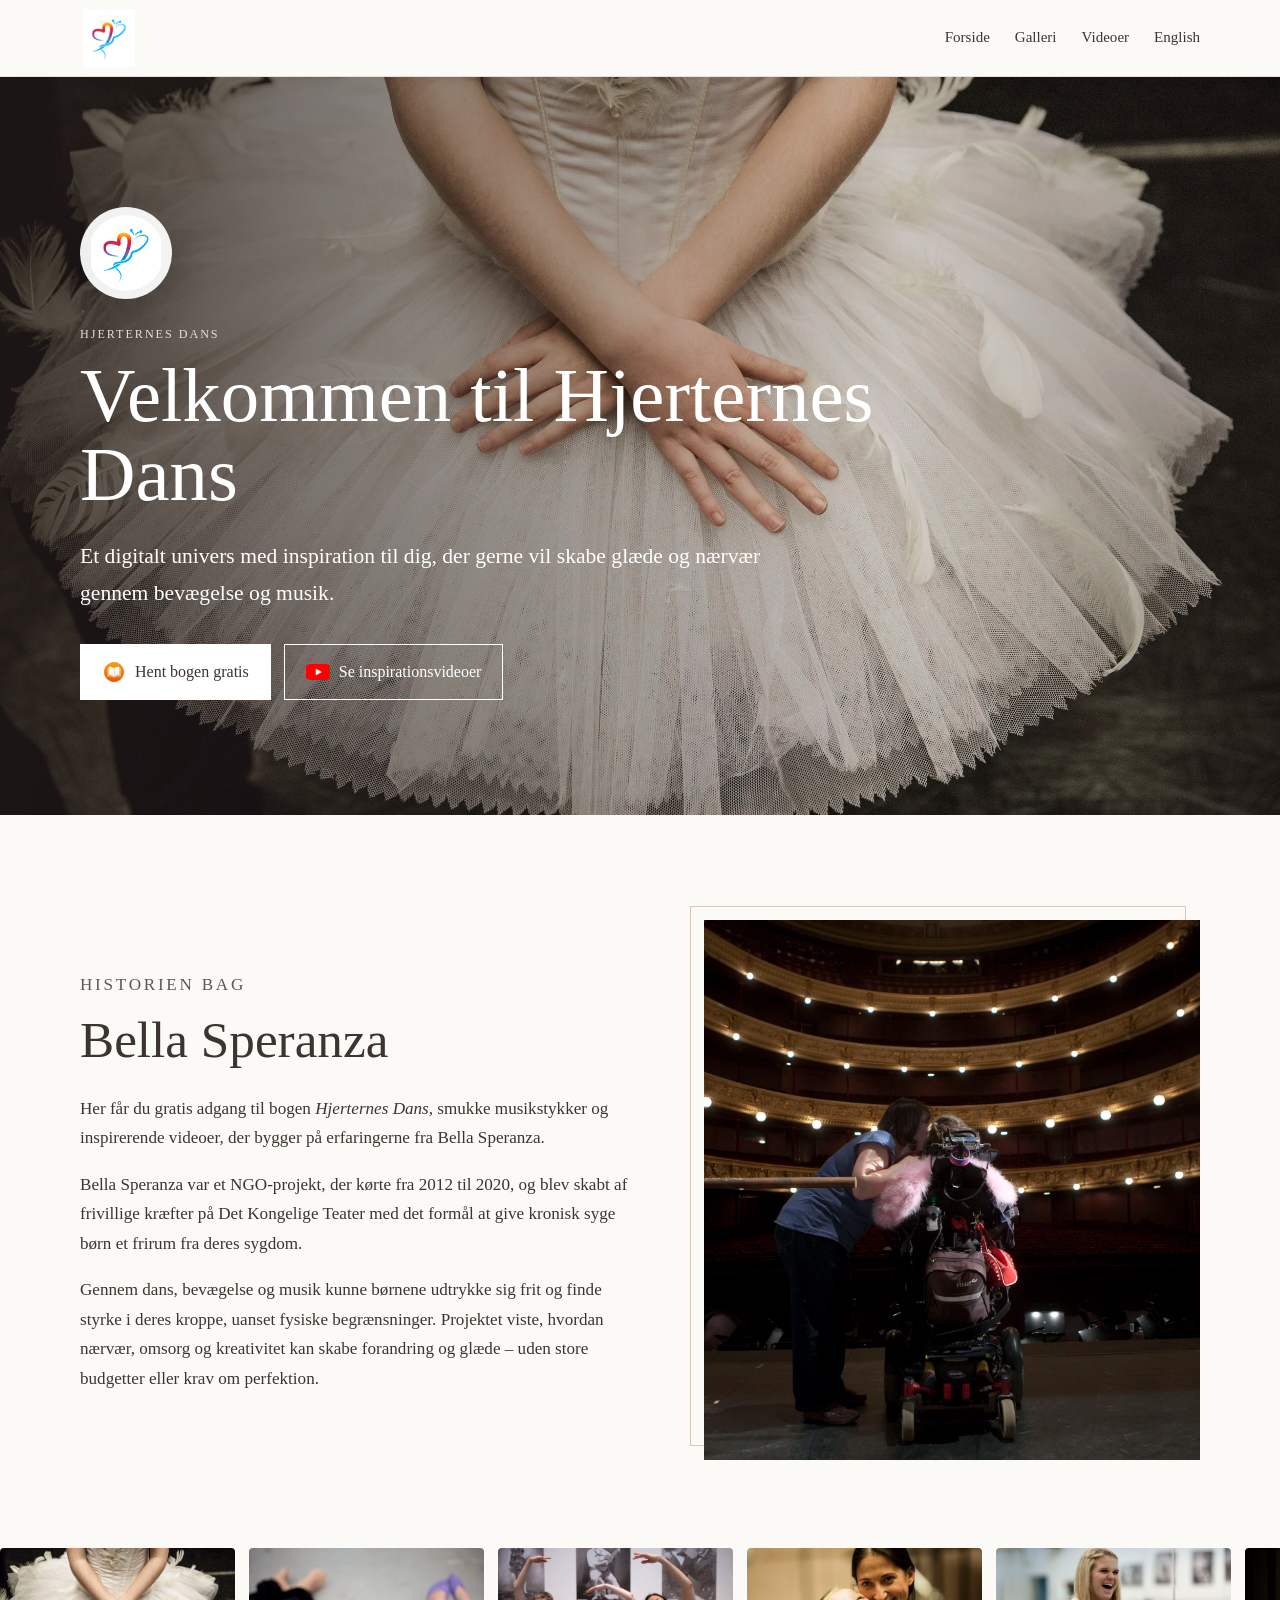
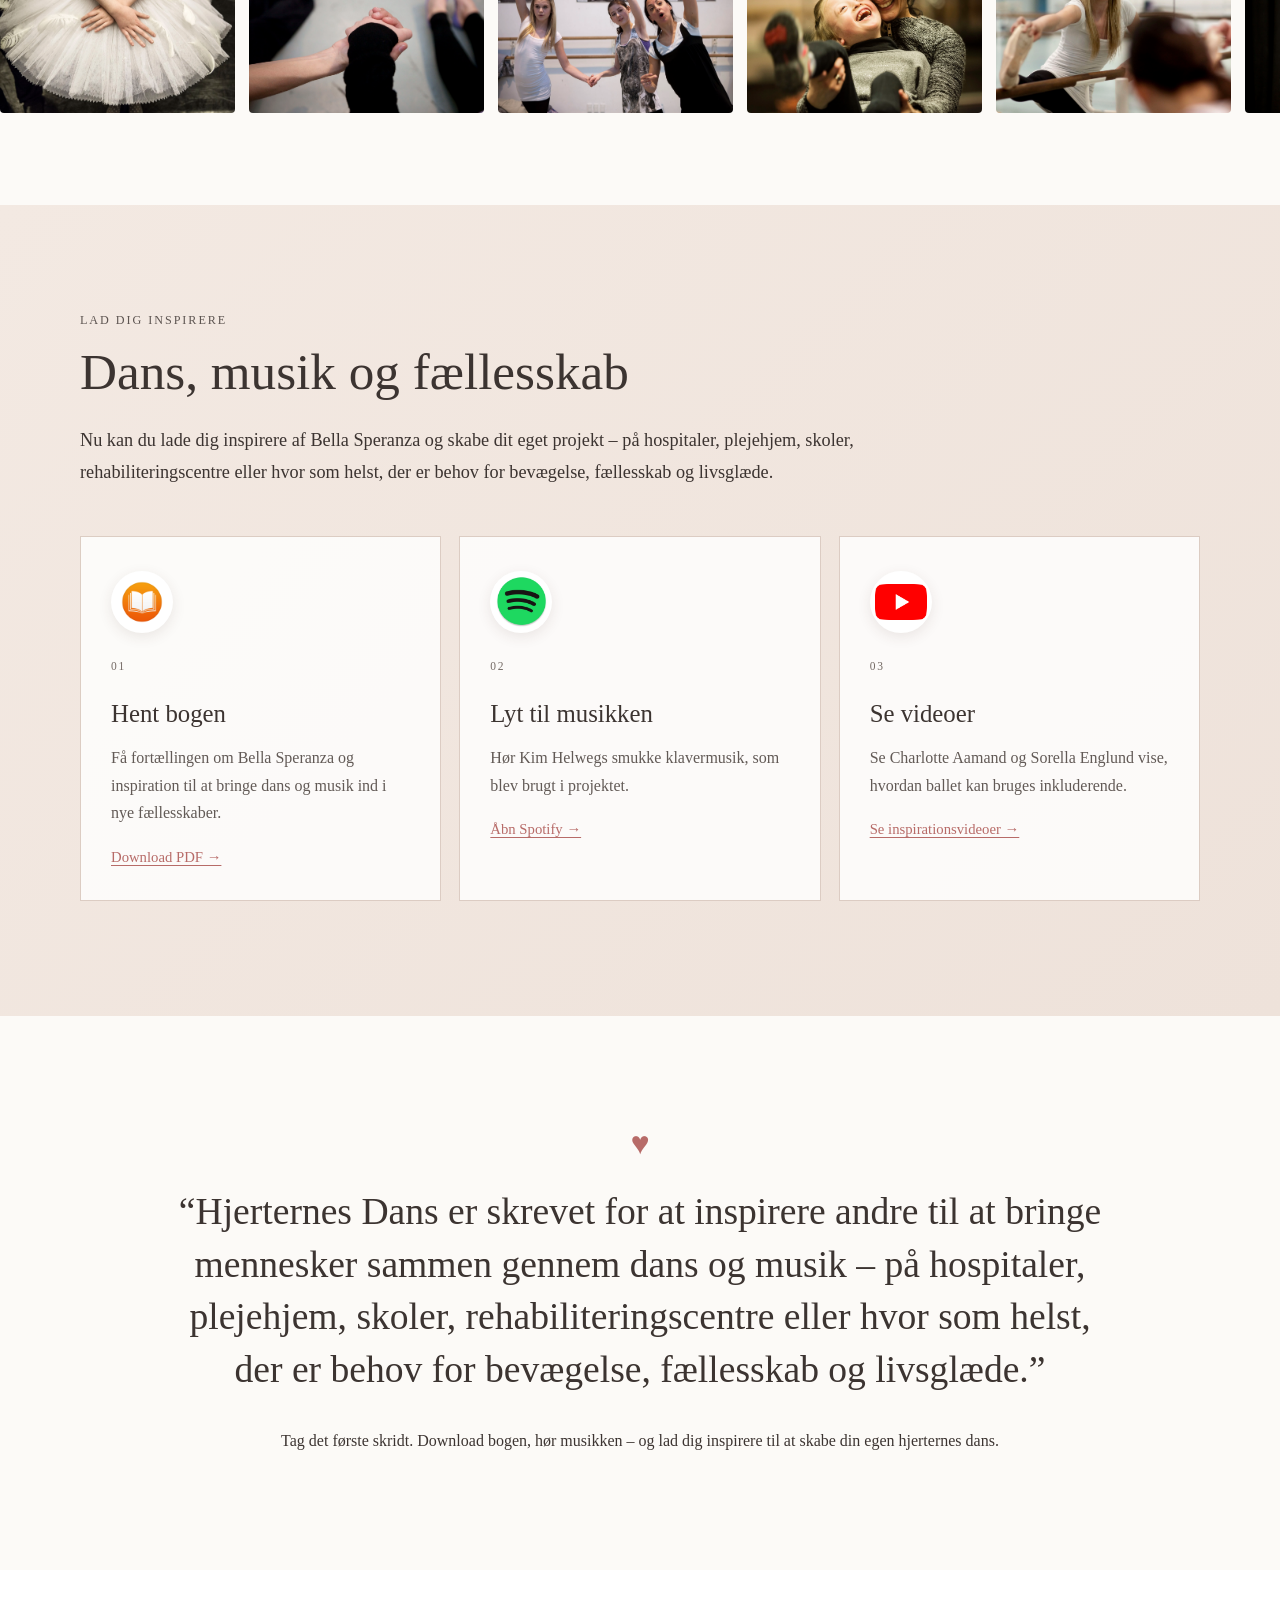
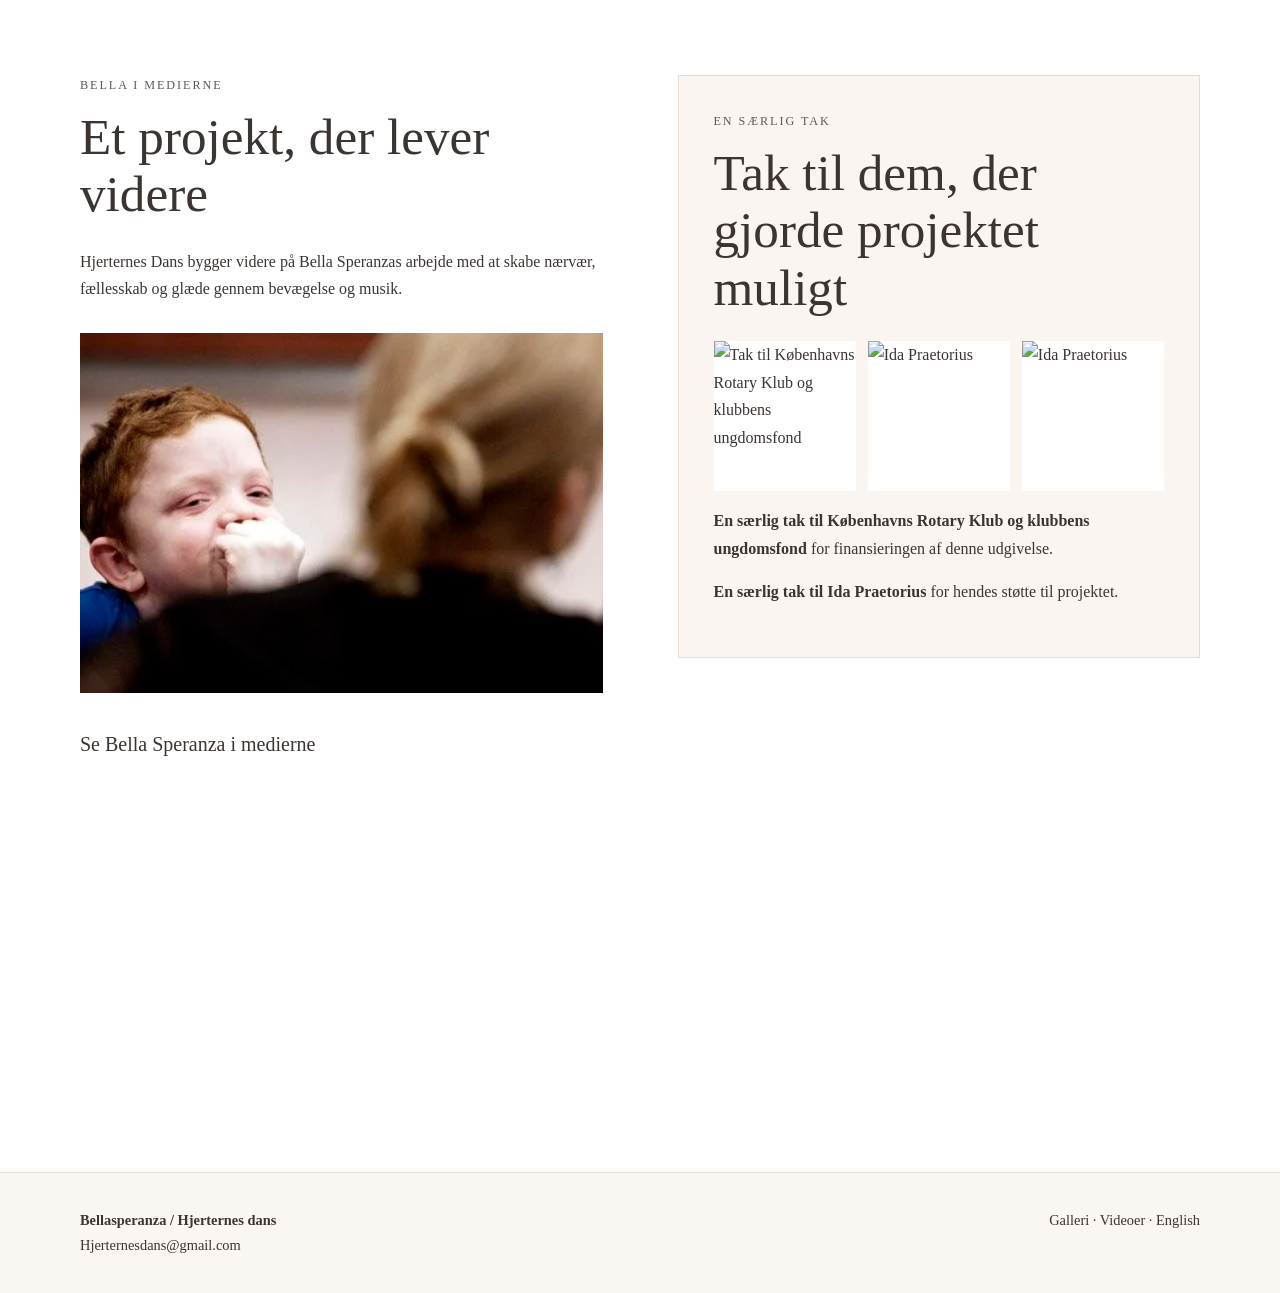
==== commit 8435cd27: "Tilføj billeder af Ida Praetorius" ====
--- a/index.html
+++ b/index.html
@@ -27,5 +27,5 @@
 <a class="card" href="videoer-ny.html#featured-video"><span class="card-icon image-card-icon video-icon"><img src="images/pngegg+(2).webp" alt="YouTube"></span><span class="card-number">03</span><h3>Se videoer</h3><p>Se Charlotte Aamand og Sorella Englund vise, hvordan ballet kan bruges inkluderende.</p><span class="card-link">Se inspirationsvideoer →</span></a>
 </div></div></section>
 <section class="quote container"><div class="quote-mark">♥</div><blockquote>“Hjerternes Dans er skrevet for at inspirere andre til at bringe mennesker sammen gennem dans og musik – på hospitaler, plejehjem, skoler, rehabiliteringscentre eller hvor som helst, der er behov for bevægelse, fællesskab og livsglæde.”</blockquote><p>Tag det første skridt. Download bogen, hør musikken – og lad dig inspirere til at skabe din egen hjerternes dans.</p></section>
-<section class="media-section"><div class="container media-grid"><div><p class="eyebrow">Bella i medierne</p><h2>Et projekt, der lever videre</h2><p>Hjerternes Dans bygger videre på Bella Speranzas arbejde med at skabe nærvær, fællesskab og glæde gennem bevægelse og musik.</p><div class="portraits"><img src="images/Bella_Speranza_003.webp" alt="Bella Speranza"></div><div class="media-video"><div class="media-video-label">Se Bella Speranza i medierne</div><div class="media-video-frame"><iframe src="https://www.youtube.com/embed/usHhI-9mYDw?rel=0" title="De Sjældneste – ny dokumentar" loading="lazy" allow="accelerometer; autoplay; clipboard-write; encrypted-media; gyroscope; picture-in-picture; web-share" allowfullscreen></iframe></div></div></div><div class="support-box"><p class="eyebrow">En særlig tak</p><h2>Tak til dem, der gjorde projektet muligt</h2><div class="thank-you-images"><img src="https://images.squarespace-cdn.com/content/v1/672fbc912e011b2bdcdd882b/7238f3f9-3744-40a5-a160-990c4d0413ae/Sk%C3%A6rmbillede%2B2024-12-14%2Bkl.%2B11.58.00.jpg" alt="Tak til Københavns Rotary Klub og klubbens ungdomsfond"></div><p><strong>En særlig tak til Københavns Rotary Klub og klubbens ungdomsfond</strong> for finansieringen af denne udgivelse.</p><p><strong>En særlig tak til Ida Praetorius</strong> for hendes støtte til projektet.</p></div></div></section>
+<section class="media-section"><div class="container media-grid"><div><p class="eyebrow">Bella i medierne</p><h2>Et projekt, der lever videre</h2><p>Hjerternes Dans bygger videre på Bella Speranzas arbejde med at skabe nærvær, fællesskab og glæde gennem bevægelse og musik.</p><div class="portraits"><img src="images/Bella_Speranza_003.webp" alt="Bella Speranza"></div><div class="media-video"><div class="media-video-label">Se Bella Speranza i medierne</div><div class="media-video-frame"><iframe src="https://www.youtube.com/embed/usHhI-9mYDw?rel=0" title="De Sjældneste – ny dokumentar" loading="lazy" allow="accelerometer; autoplay; clipboard-write; encrypted-media; gyroscope; picture-in-picture; web-share" allowfullscreen></iframe></div></div></div><div class="support-box"><p class="eyebrow">En særlig tak</p><h2>Tak til dem, der gjorde projektet muligt</h2><div class="thank-you-images"><img src="https://images.squarespace-cdn.com/content/v1/672fbc912e011b2bdcdd882b/7238f3f9-3744-40a5-a160-990c4d0413ae/Sk%C3%A6rmbillede%2B2024-12-14%2Bkl.%2B11.58.00.jpg" alt="Tak til Københavns Rotary Klub og klubbens ungdomsfond"><img src="https://images.squarespace-cdn.com/content/v1/672fbc912e011b2bdcdd882b/df47b376-db40-4853-b0b2-f7b321927ebd/image0.jpeg" alt="Ida Praetorius"><img src="https://images.squarespace-cdn.com/content/v1/672fbc912e011b2bdcdd882b/296c977c-fd79-42e7-bd20-f2efc1f4f9f0/image1.jpeg" alt="Ida Praetorius"></div><p><strong>En særlig tak til Københavns Rotary Klub og klubbens ungdomsfond</strong> for finansieringen af denne udgivelse.</p><p><strong>En særlig tak til Ida Praetorius</strong> for hendes støtte til projektet.</p></div></div></section>
 </main><footer class="site-footer"><div class="container footer-grid"><div><strong>Bellasperanza / Hjerternes dans</strong><br><a href="mailto:Hjerternesdans@gmail.com">Hjerternesdans@gmail.com</a></div><div><a href="galleri.html">Galleri</a> · <a href="videoer-ny.html">Videoer</a> · <a href="home.html">English</a></div></div></body></html>
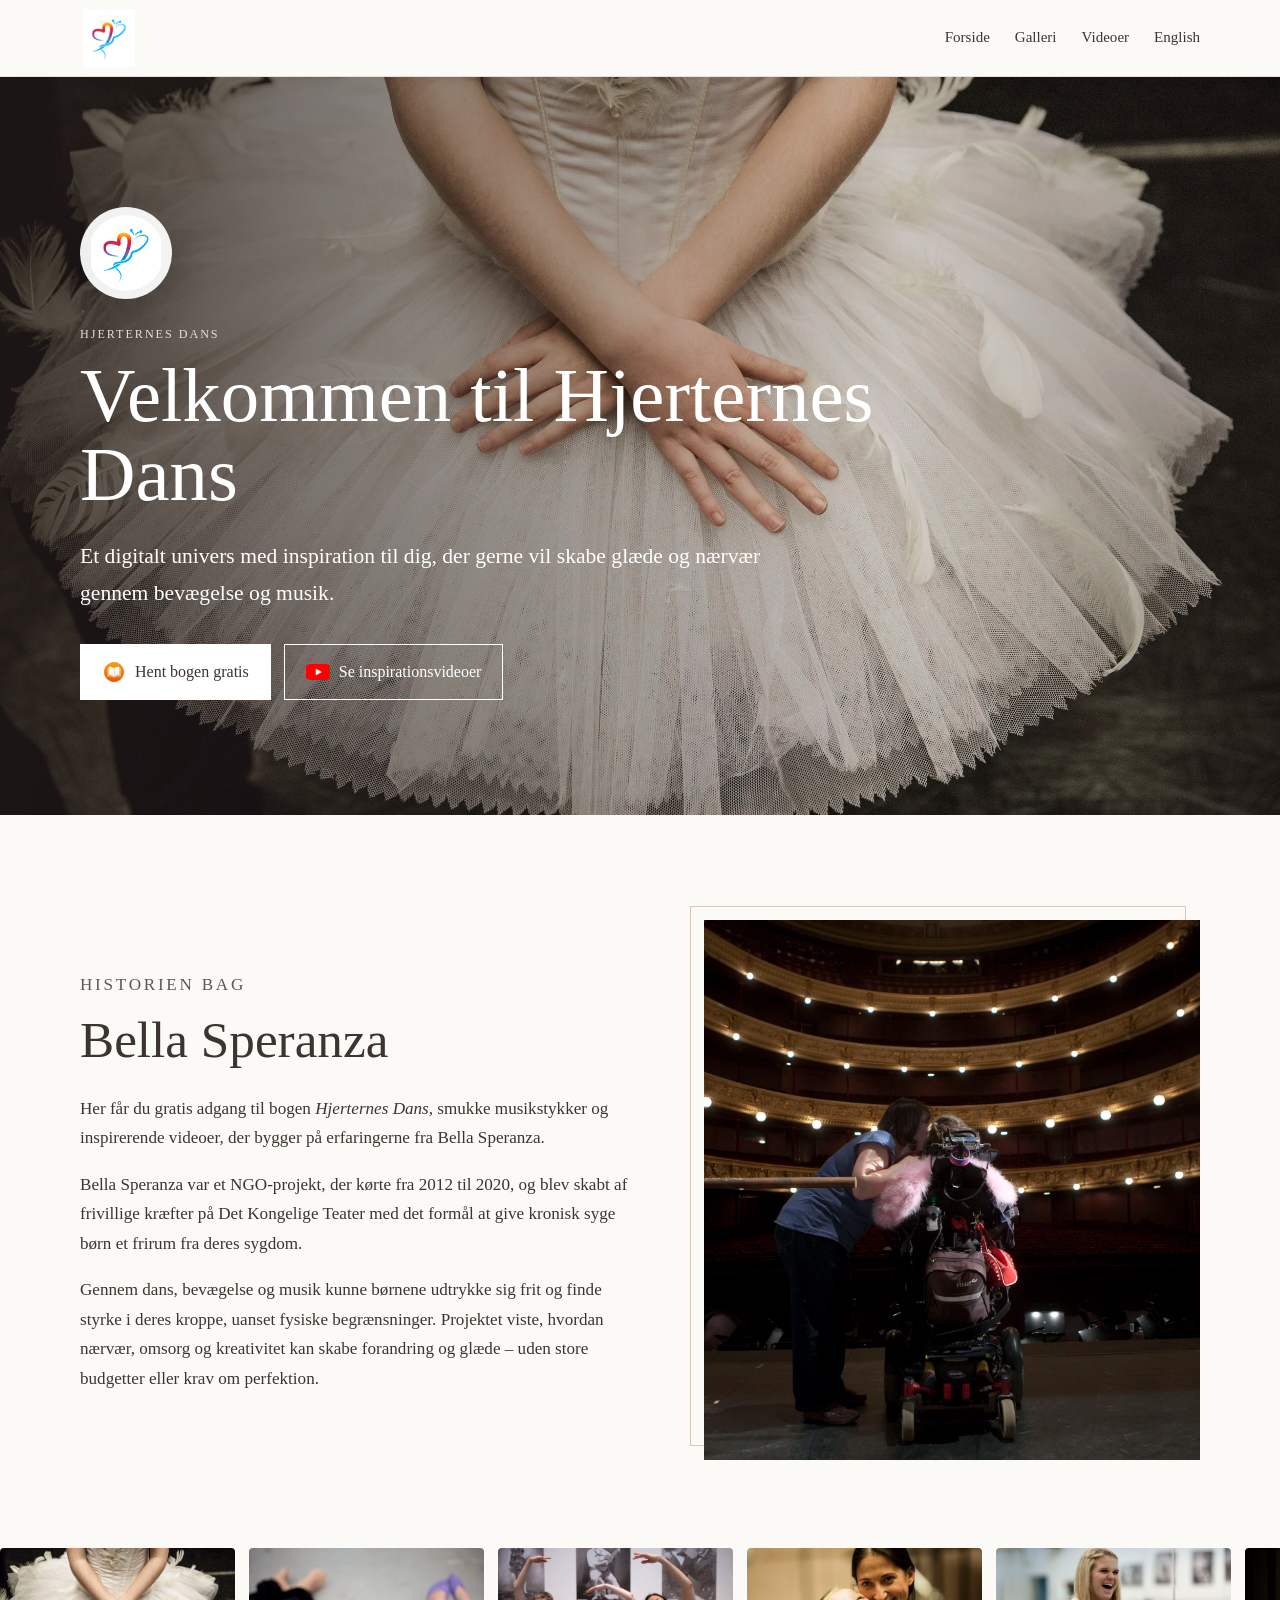
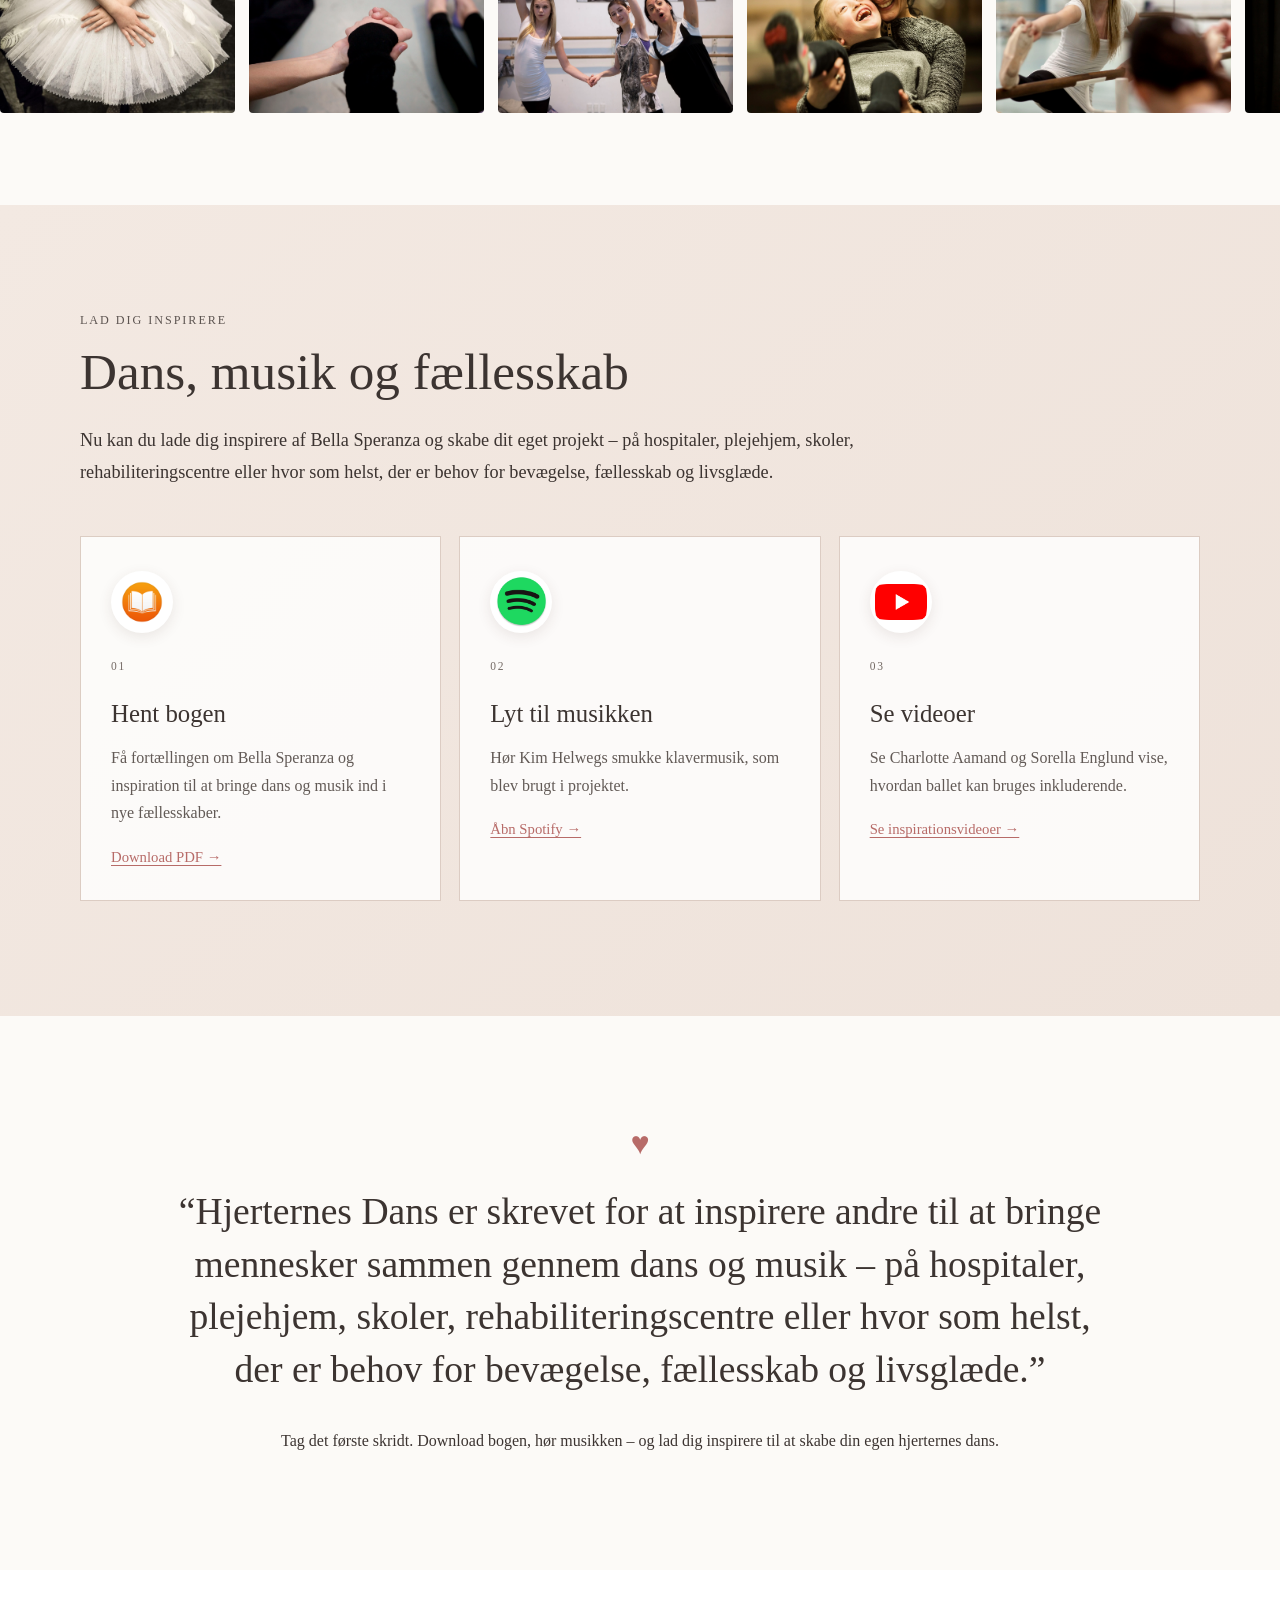
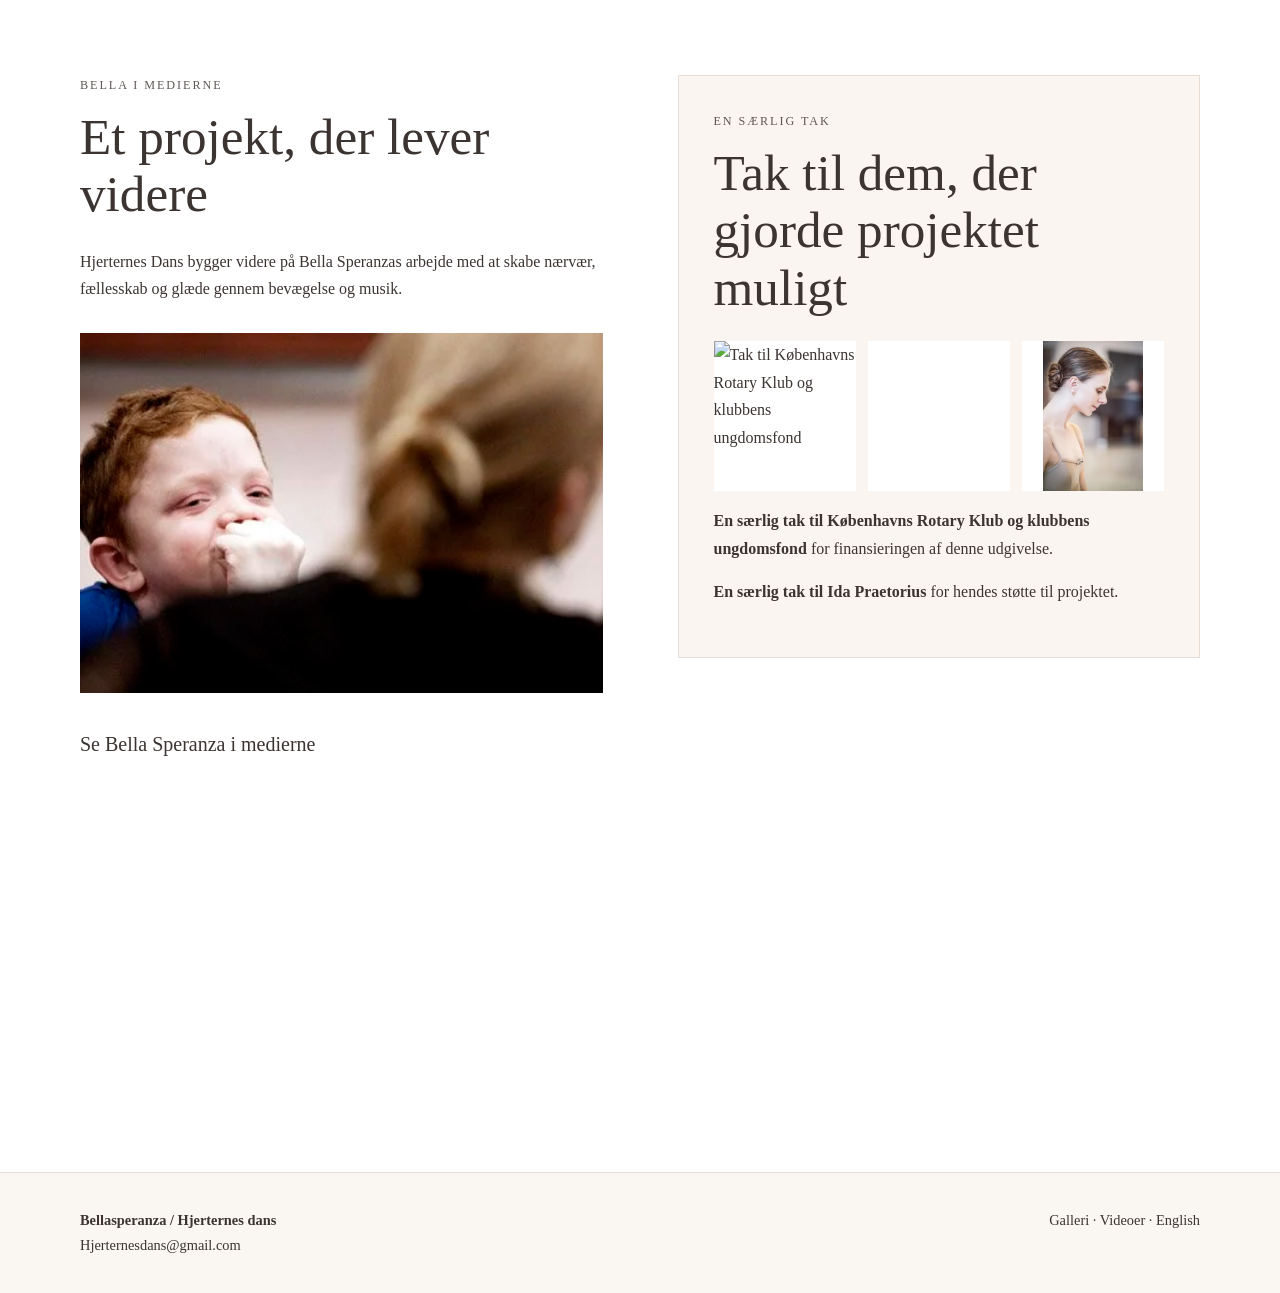
==== commit d750681d: "Læg Ida Praetorius billeder permanent i GitHub" ====
--- a/index.html
+++ b/index.html
@@ -27,5 +27,5 @@
 <a class="card" href="videoer-ny.html#featured-video"><span class="card-icon image-card-icon video-icon"><img src="images/pngegg+(2).webp" alt="YouTube"></span><span class="card-number">03</span><h3>Se videoer</h3><p>Se Charlotte Aamand og Sorella Englund vise, hvordan ballet kan bruges inkluderende.</p><span class="card-link">Se inspirationsvideoer →</span></a>
 </div></div></section>
 <section class="quote container"><div class="quote-mark">♥</div><blockquote>“Hjerternes Dans er skrevet for at inspirere andre til at bringe mennesker sammen gennem dans og musik – på hospitaler, plejehjem, skoler, rehabiliteringscentre eller hvor som helst, der er behov for bevægelse, fællesskab og livsglæde.”</blockquote><p>Tag det første skridt. Download bogen, hør musikken – og lad dig inspirere til at skabe din egen hjerternes dans.</p></section>
-<section class="media-section"><div class="container media-grid"><div><p class="eyebrow">Bella i medierne</p><h2>Et projekt, der lever videre</h2><p>Hjerternes Dans bygger videre på Bella Speranzas arbejde med at skabe nærvær, fællesskab og glæde gennem bevægelse og musik.</p><div class="portraits"><img src="images/Bella_Speranza_003.webp" alt="Bella Speranza"></div><div class="media-video"><div class="media-video-label">Se Bella Speranza i medierne</div><div class="media-video-frame"><iframe src="https://www.youtube.com/embed/usHhI-9mYDw?rel=0" title="De Sjældneste – ny dokumentar" loading="lazy" allow="accelerometer; autoplay; clipboard-write; encrypted-media; gyroscope; picture-in-picture; web-share" allowfullscreen></iframe></div></div></div><div class="support-box"><p class="eyebrow">En særlig tak</p><h2>Tak til dem, der gjorde projektet muligt</h2><div class="thank-you-images"><img src="https://images.squarespace-cdn.com/content/v1/672fbc912e011b2bdcdd882b/7238f3f9-3744-40a5-a160-990c4d0413ae/Sk%C3%A6rmbillede%2B2024-12-14%2Bkl.%2B11.58.00.jpg" alt="Tak til Københavns Rotary Klub og klubbens ungdomsfond"><img src="https://images.squarespace-cdn.com/content/v1/672fbc912e011b2bdcdd882b/df47b376-db40-4853-b0b2-f7b321927ebd/image0.jpeg" alt="Ida Praetorius"><img src="https://images.squarespace-cdn.com/content/v1/672fbc912e011b2bdcdd882b/296c977c-fd79-42e7-bd20-f2efc1f4f9f0/image1.jpeg" alt="Ida Praetorius"></div><p><strong>En særlig tak til Københavns Rotary Klub og klubbens ungdomsfond</strong> for finansieringen af denne udgivelse.</p><p><strong>En særlig tak til Ida Praetorius</strong> for hendes støtte til projektet.</p></div></div></section>
+<section class="media-section"><div class="container media-grid"><div><p class="eyebrow">Bella i medierne</p><h2>Et projekt, der lever videre</h2><p>Hjerternes Dans bygger videre på Bella Speranzas arbejde med at skabe nærvær, fællesskab og glæde gennem bevægelse og musik.</p><div class="portraits"><img src="images/Bella_Speranza_003.webp" alt="Bella Speranza"></div><div class="media-video"><div class="media-video-label">Se Bella Speranza i medierne</div><div class="media-video-frame"><iframe src="https://www.youtube.com/embed/usHhI-9mYDw?rel=0" title="De Sjældneste – ny dokumentar" loading="lazy" allow="accelerometer; autoplay; clipboard-write; encrypted-media; gyroscope; picture-in-picture; web-share" allowfullscreen></iframe></div></div></div><div class="support-box"><p class="eyebrow">En særlig tak</p><h2>Tak til dem, der gjorde projektet muligt</h2><div class="thank-you-images"><img src="https://images.squarespace-cdn.com/content/v1/672fbc912e011b2bdcdd882b/7238f3f9-3744-40a5-a160-990c4d0413ae/Sk%C3%A6rmbillede%2B2024-12-14%2Bkl.%2B11.58.00.jpg" alt="Tak til Københavns Rotary Klub og klubbens ungdomsfond"><img src="images/Ida-Praetorius-1.webp" alt="Ida Praetorius"><img src="images/Ida-Praetorius-2.webp" alt="Ida Praetorius"></div><p><strong>En særlig tak til Københavns Rotary Klub og klubbens ungdomsfond</strong> for finansieringen af denne udgivelse.</p><p><strong>En særlig tak til Ida Praetorius</strong> for hendes støtte til projektet.</p></div></div></section>
 </main><footer class="site-footer"><div class="container footer-grid"><div><strong>Bellasperanza / Hjerternes dans</strong><br><a href="mailto:Hjerternesdans@gmail.com">Hjerternesdans@gmail.com</a></div><div><a href="galleri.html">Galleri</a> · <a href="videoer-ny.html">Videoer</a> · <a href="home.html">English</a></div></div></body></html>
